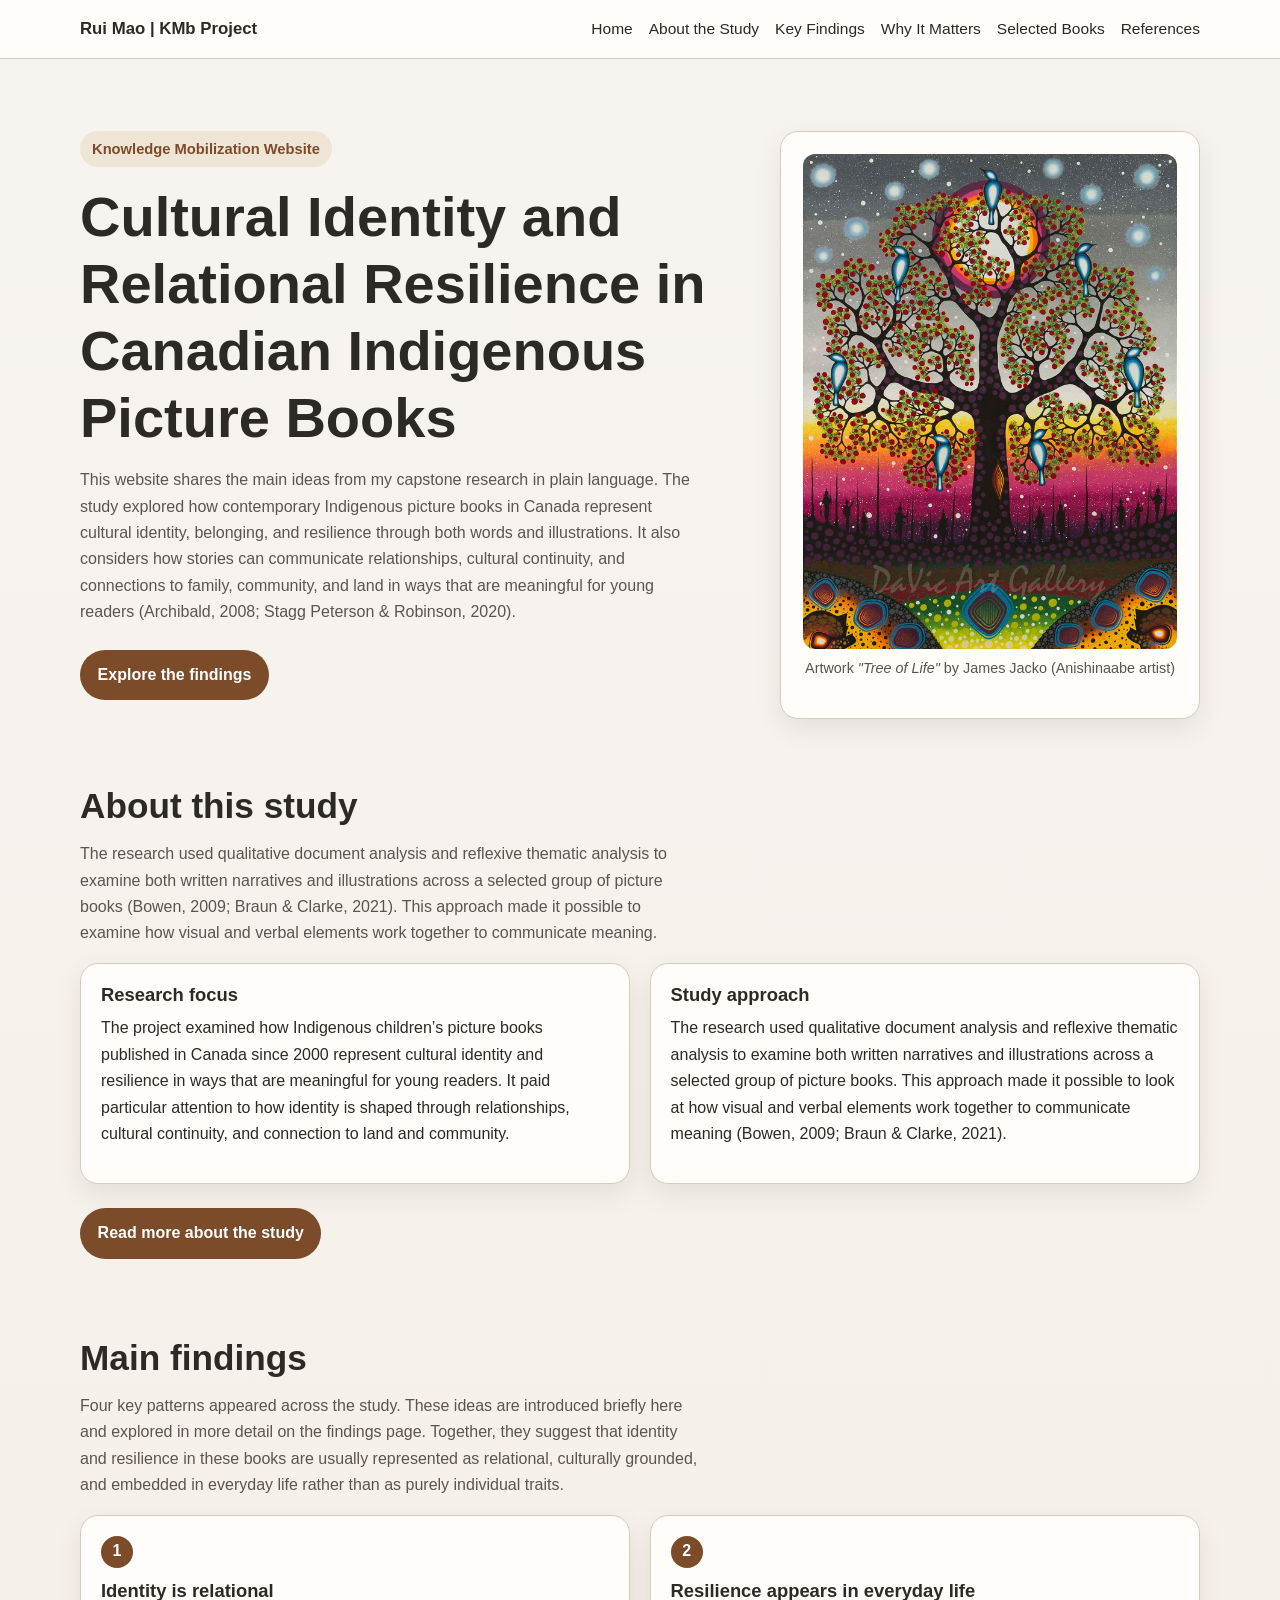
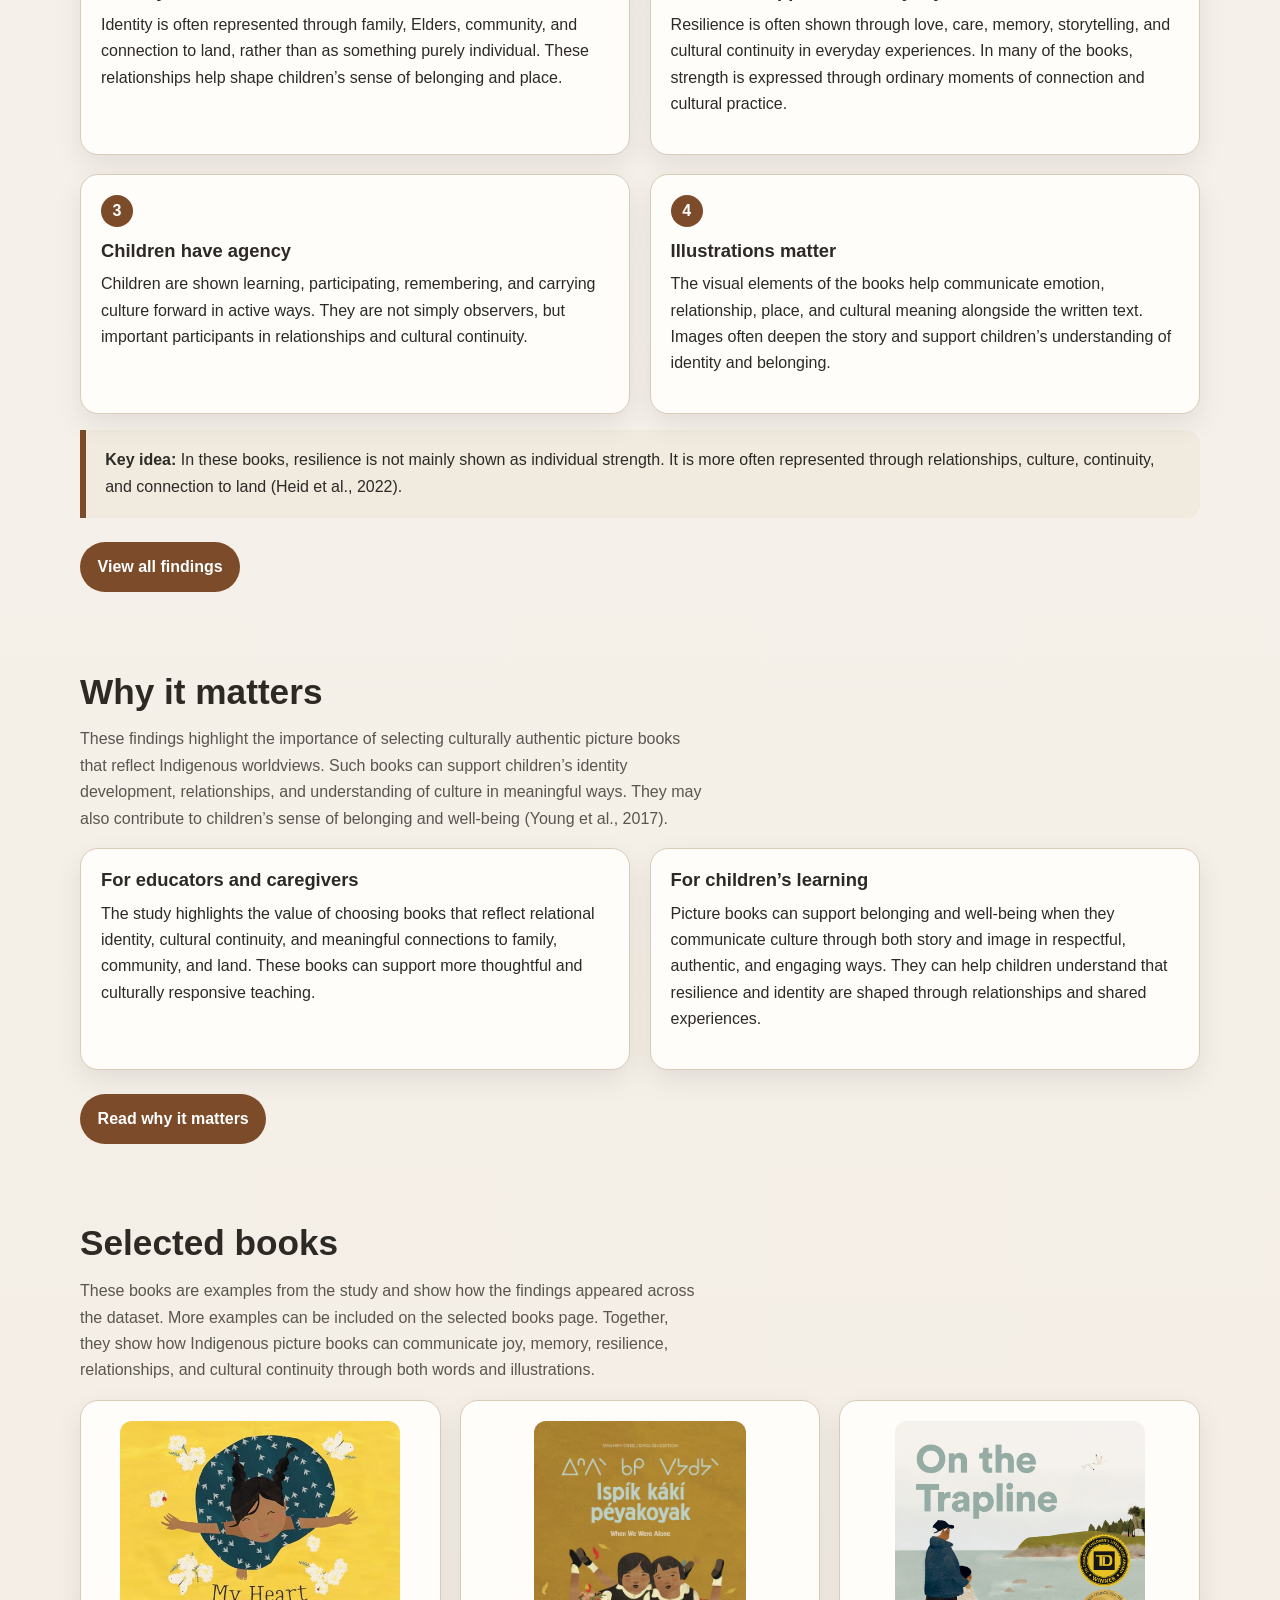
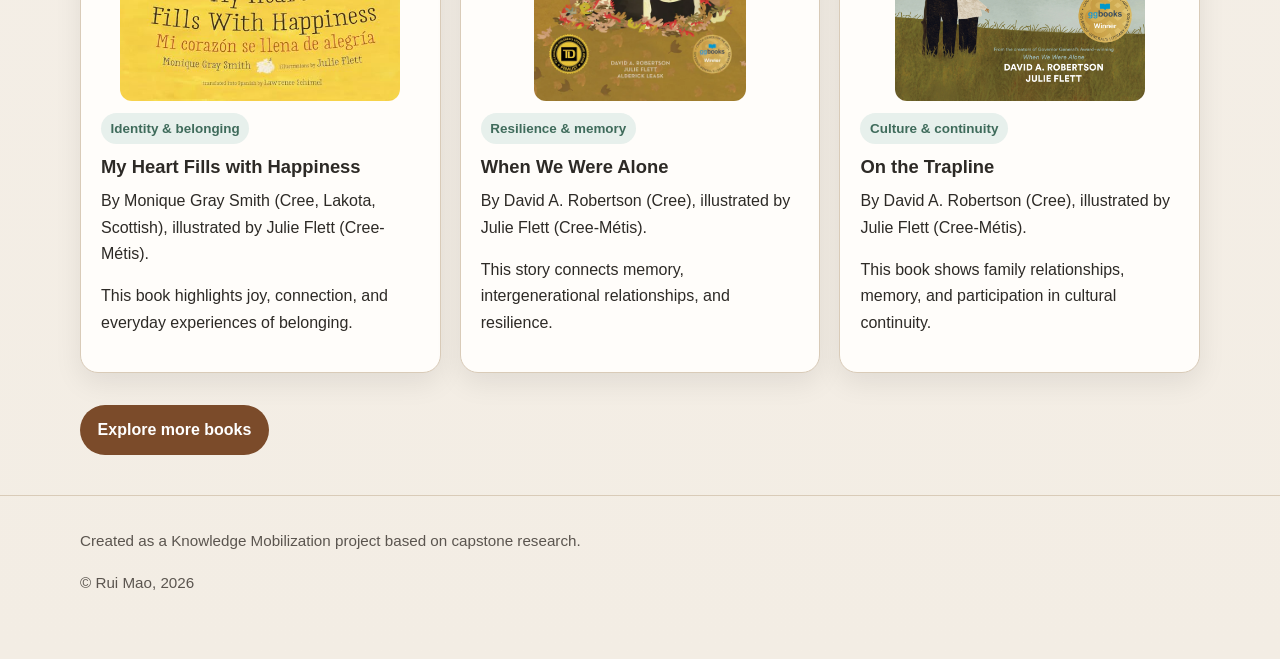
==== index.html @ 8580ea05 "Update index.html" ====
<!doctype html>
<html lang="en">
<head>
  <meta charset="utf-8">
  <meta name="viewport" content="width=device-width, initial-scale=1">
  <title>KMb Project | Rui Mao</title>
  <link rel="stylesheet" href="assets/css/styles.css">
</head>

<body>
  <a class="skip-link" href="#main">Skip to content</a>

  <header>
    <div class="container navbar">
      <a class="site-title" href="index.html">Rui Mao | KMb Project</a>

      <nav class="nav-menu" aria-label="Main navigation">
        <a href="index.html">Home</a>
        <a href="about.html">About the Study</a>
        <a href="findings.html">Key Findings</a>
        <a href="implications.html">Why It Matters</a>
        <a href="books.html">Selected Books</a>
        <a href="references.html">References</a>
      </nav>
    </div>
  </header>

  <main id="main">
    <section class="hero">
      <div class="container hero-grid">
        <div>
          <span class="eyebrow">Knowledge Mobilization Website</span>
          <h1>Cultural Identity and Relational Resilience in Canadian Indigenous Picture Books</h1>
          <p class="lead">
            This website shares the main ideas from my capstone research in plain language.
            The study explored how contemporary Indigenous picture books in Canada represent
            cultural identity, belonging, and resilience through both words and illustrations.
            It also considers how stories can communicate relationships, cultural continuity,
            and connections to family, community, and land in ways that are meaningful for
            young readers (Archibald, 2008; Stagg Peterson &amp; Robinson, 2020).
          </p>
          <a class="button-link" href="findings.html">Explore the findings</a>
        </div>

        <aside class="hero-card">
          <img src="assets/images/tree_of_life.jpg" alt="Tree of Life artwork by James Jacko">
          <p class="image-caption">
            Artwork <em>"Tree of Life"</em> by James Jacko (Anishinaabe artist)
          </p>
        </aside>
      </div>
    </section>

    <section>
      <div class="container">
        <h2>About this study</h2>
        <p class="section-intro">
          The research used qualitative document analysis and reflexive thematic analysis to examine
          both written narratives and illustrations across a selected group of picture books (Bowen, 2009; Braun & Clarke, 2021). 
          This approach made it possible to examine how visual and verbal elements work together to communicate meaning.
         </p>
        <div class="grid-2">
          <article class="card">
            <h3>Research focus</h3>
            <p>
              The project examined how Indigenous children’s picture books published in Canada since 2000
              represent cultural identity and resilience in ways that are meaningful for young readers.
              It paid particular attention to how identity is shaped through relationships, cultural
              continuity, and connection to land and community.
            </p>
          </article>

          <article class="card">
            <h3>Study approach</h3>
            <p>
              The research used qualitative document analysis and reflexive thematic analysis to examine
              both written narratives and illustrations across a selected group of picture books. This
              approach made it possible to look at how visual and verbal elements work together to
              communicate meaning (Bowen, 2009; Braun &amp; Clarke, 2021).
            </p>
          </article>
        </div>

        <p style="margin-top: 1rem;">
          <a class="button-link" href="about.html">Read more about the study</a>
        </p>
      </div>
    </section>

    <section>
      <div class="container">
        <h2>Main findings</h2>
        <p class="section-intro">
          Four key patterns appeared across the study. These ideas are introduced briefly here and
          explored in more detail on the findings page. Together, they suggest that identity and
          resilience in these books are usually represented as relational, culturally grounded, and
          embedded in everyday life rather than as purely individual traits.
        </p>

        <div class="grid-2">
          <article class="card">
            <div class="finding-number">1</div>
            <h3>Identity is relational</h3>
            <p>
              Identity is often represented through family, Elders, community, and connection to land,
              rather than as something purely individual. These relationships help shape children’s
              sense of belonging and place.
            </p>
          </article>

          <article class="card">
            <div class="finding-number">2</div>
            <h3>Resilience appears in everyday life</h3>
            <p>
              Resilience is often shown through love, care, memory, storytelling, and cultural
              continuity in everyday experiences. In many of the books, strength is expressed through
              ordinary moments of connection and cultural practice.
            </p>
          </article>

          <article class="card">
            <div class="finding-number">3</div>
            <h3>Children have agency</h3>
            <p>
              Children are shown learning, participating, remembering, and carrying culture forward in
              active ways. They are not simply observers, but important participants in relationships
              and cultural continuity.
            </p>
          </article>

          <article class="card">
            <div class="finding-number">4</div>
            <h3>Illustrations matter</h3>
            <p>
              The visual elements of the books help communicate emotion, relationship, place, and
              cultural meaning alongside the written text. Images often deepen the story and support
              children’s understanding of identity and belonging.
            </p>
          </article>
        </div>

        <div class="callout">
          <strong>Key idea:</strong> In these books, resilience is not mainly shown as individual strength.
          It is more often represented through relationships, culture, continuity, and connection to land
          (Heid et al., 2022).
        </div>

        <p style="margin-top: 1rem;">
          <a class="button-link" href="findings.html">View all findings</a>
        </p>
      </div>
    </section>

    <section>
      <div class="container">
        <h2>Why it matters</h2>
        <p class="section-intro">
          These findings highlight the importance of selecting culturally authentic picture books that
          reflect Indigenous worldviews. Such books can support children’s identity development, relationships, and understanding of culture in meaningful ways. 
          They may also contribute to children’s sense of belonging and well-being (Young et al., 2017).
        </p>

        <div class="grid-2">
          <article class="card">
            <h3>For educators and caregivers</h3>
            <p>
              The study highlights the value of choosing books that reflect relational identity, cultural
              continuity, and meaningful connections to family, community, and land. These books can
              support more thoughtful and culturally responsive teaching.
            </p>
          </article>

          <article class="card">
            <h3>For children’s learning</h3>
            <p>
              Picture books can support belonging and well-being when they communicate culture through
              both story and image in respectful, authentic, and engaging ways. They can help children
              understand that resilience and identity are shaped through relationships and shared
              experiences.
            </p>
          </article>
        </div>

        <p style="margin-top: 1rem;">
          <a class="button-link" href="implications.html">Read why it matters</a>
        </p>
      </div>
    </section>

    <section>
      <div class="container">
        <h2>Selected books</h2>
        <p class="section-intro">
          These books are examples from the study and show how the findings appeared across the dataset.
          More examples can be included on the selected books page. Together, they show how Indigenous
          picture books can communicate joy, memory, resilience, relationships, and cultural continuity
          through both words and illustrations.
        </p>

  <div class="grid-3">
  <article class="card">
    <img src="assets/images/happiness.jpg" alt="My Heart Fills with Happiness book cover">

    <span class="book-tag">Identity &amp; belonging</span>
    <h3>My Heart Fills with Happiness</h3>
    <p>By Monique Gray Smith (Cree, Lakota, Scottish), illustrated by Julie Flett (Cree-Métis).</p>
    <p>This book highlights joy, connection, and everyday experiences of belonging.</p>
  </article>

  <article class="card">
    <img src="assets/images/when_we_were_alone.jpg" alt="When We Were Alone book cover">

    <span class="book-tag">Resilience &amp; memory</span>
    <h3>When We Were Alone</h3>
    <p>By David A. Robertson (Cree), illustrated by Julie Flett (Cree-Métis).</p>
    <p>This story connects memory, intergenerational relationships, and resilience.</p>
  </article>

  <article class="card">
    <img src="assets/images/on_the_trapline.jpg" alt="On the Trapline book cover">

    <span class="book-tag">Culture &amp; continuity</span>
    <h3>On the Trapline</h3>
    <p>By David A. Robertson (Cree), illustrated by Julie Flett (Cree-Métis).</p>
    <p>This book shows family relationships, memory, and participation in cultural continuity.</p>
  </article>
    
</div>
<div style="margin-top: 1.5rem;">
  <a class="button-link" href="books.html">Explore more books</a>
</div>
        
    </section>
  </main>

  <footer>
    <div class="container">
      <p>Created as a Knowledge Mobilization project based on capstone research.</p>
      <p>© Rui Mao, 2026</p>
    </div>
  </footer>
</body>
</html>
---- assets/css/styles.css ----
:root {
  --bg: #f7f3ee;
  --bg-soft: #f3ede4;
  --surface: #fffdfa;
  --surface-soft: #efe5d7;
  --text: #2d2a26;
  --text-muted: #5b554f;
  --accent: #7b4b2a;
  --accent-soft: #a66a3f;
  --accent-green: #3f6b5b;
  --border: #d9cbb8;
  --shadow: 0 10px 28px rgba(0, 0, 0, 0.08);
  --radius: 18px;
  --max-width: 1120px;
  --transition: 0.25s ease;
}

* {
  box-sizing: border-box;
}

html {
  scroll-behavior: smooth;
}

body {
  margin: 0;
  font-family: Arial, Helvetica, sans-serif;
  line-height: 1.65;
  color: var(--text);
  background: linear-gradient(180deg, var(--bg) 0%, var(--bg-soft) 100%);
}

img {
  max-width: 100%;
  display: block;
  height: auto;
}

a {
  color: var(--accent);
  text-decoration: none;
  transition: color var(--transition);
}

a:hover,
a:focus {
  color: var(--accent-green);
}

.container {
  width: min(92%, var(--max-width));
  margin: 0 auto;
}

.skip-link {
  position: absolute;
  left: -9999px;
  top: auto;
}

.skip-link:focus {
  left: 1rem;
  top: 1rem;
  background: #ffffff;
  color: var(--text);
  padding: 0.75rem 1rem;
  border-radius: 8px;
  z-index: 999;
}

header {
  position: sticky;
  top: 0;
  z-index: 100;
  background: rgba(255, 253, 250, 0.95);
  backdrop-filter: blur(10px);
  border-bottom: 1px solid var(--border);
}

.navbar {
  display: flex;
  justify-content: space-between;
  align-items: center;
  gap: 1rem;
  padding: 0.95rem 0;
}

.site-title {
  font-size: 1.05rem;
  font-weight: 700;
  color: var(--text);
}

.nav-menu {
  display: flex;
  flex-wrap: wrap;
  gap: 1rem;
}

.nav-menu a {
  color: var(--text);
  font-size: 0.97rem;
}

.hero {
  padding: 4.5rem 0 2.75rem;
}

.hero-grid {
  display: grid;
  grid-template-columns: 1fr 420px;
  gap: 2rem;
  align-items: start;
}

.eyebrow {
  display: inline-block;
  margin-bottom: 1rem;
  padding: 0.35rem 0.75rem;
  border-radius: 999px;
  background: var(--surface-soft);
  color: var(--accent);
  font-size: 0.92rem;
  font-weight: 700;
}

h1,
h2,
h3 {
  margin-top: 0;
  line-height: 1.2;
}

h1 {
  font-size: clamp(2rem, 5vw, 3.5rem);
  margin-bottom: 1rem;
}

h2 {
  font-size: clamp(1.6rem, 3vw, 2.2rem);
  margin-bottom: 0.85rem;
}

h3 {
  font-size: 1.15rem;
  margin-bottom: 0.6rem;
}

p {
  margin-top: 0;
  margin-bottom: 1rem;
}

.lead,
.section-intro {
  color: var(--text-muted);
  max-width: 70ch;
}

.hero-card,
.card {
  background: var(--surface);
  border: 1px solid var(--border);
  border-radius: var(--radius);
  box-shadow: var(--shadow);
}

.hero-card {
  padding: 1.35rem;
}

.hero-card ul,
.card ul {
  margin: 0;
  padding-left: 1.2rem;
}

section {
  padding: 1.4rem 0 2.5rem;
}

.grid-2,
.grid-3 {
  display: grid;
  gap: 1.2rem;
}

.grid-2 {
  grid-template-columns: repeat(2, minmax(0, 1fr));
}

.grid-3 {
  grid-template-columns: repeat(3, minmax(0, 1fr));
}

.card {
  padding: 1.25rem;
}

.finding-number {
  display: inline-flex;
  align-items: center;
  justify-content: center;
  width: 2rem;
  height: 2rem;
  margin-bottom: 0.8rem;
  border-radius: 50%;
  background: var(--accent);
  color: #ffffff;
  font-weight: 700;
}

.book-tag {
  display: inline-block;
  margin-bottom: 0.75rem;
  font-size: 0.84rem;
  font-weight: 700;
  color: var(--accent-green);
  background: #e7f0ec;
  padding: 0.3rem 0.6rem;
  border-radius: 999px;
}

.callout {
  margin-top: 1rem;
  padding: 1.1rem 1.2rem;
  background: #f0eadf;
  border-left: 6px solid var(--accent);
  border-radius: 0 14px 14px 0;
}

.references-list {
  padding-left: 1.25rem;
  margin: 0;
}

footer {
  border-top: 1px solid var(--border);
  padding: 2rem 0 3rem;
  color: var(--text-muted);
  font-size: 0.95rem;
}

.button-link {
  display: inline-block;
  margin-top: 0.5rem;
  padding: 0.75rem 1.1rem;
  background: var(--accent);
  color: #ffffff;
  border-radius: 999px;
  font-weight: 700;
  transition: background var(--transition), transform var(--transition);
}

.button-link:hover,
.button-link:focus {
  background: var(--accent-green);
  color: #ffffff;
  transform: translateY(-1px);
}

@media (max-width: 900px) {
  .hero-grid,
  .grid-2,
  .grid-3 {
    grid-template-columns: 1fr;
  }

  .navbar {
    flex-direction: column;
    align-items: flex-start;
  }
}
.hero-card img {
  width: 100%;
  border-radius: 12px;
  margin-bottom: 0.5rem;
}

.image-caption {
  font-size: 0.9rem;
  color: var(--text-muted);
  text-align: center;
}
.grid-3 .card img {
  height: 280px;
  width: auto;
  display: block;
  margin: 0 auto 0.75rem;
  border-radius: 12px;
}
.references-list p {
  margin-bottom: 1rem;
  padding-left: 1.5rem;
  text-indent: -1.5rem;
}
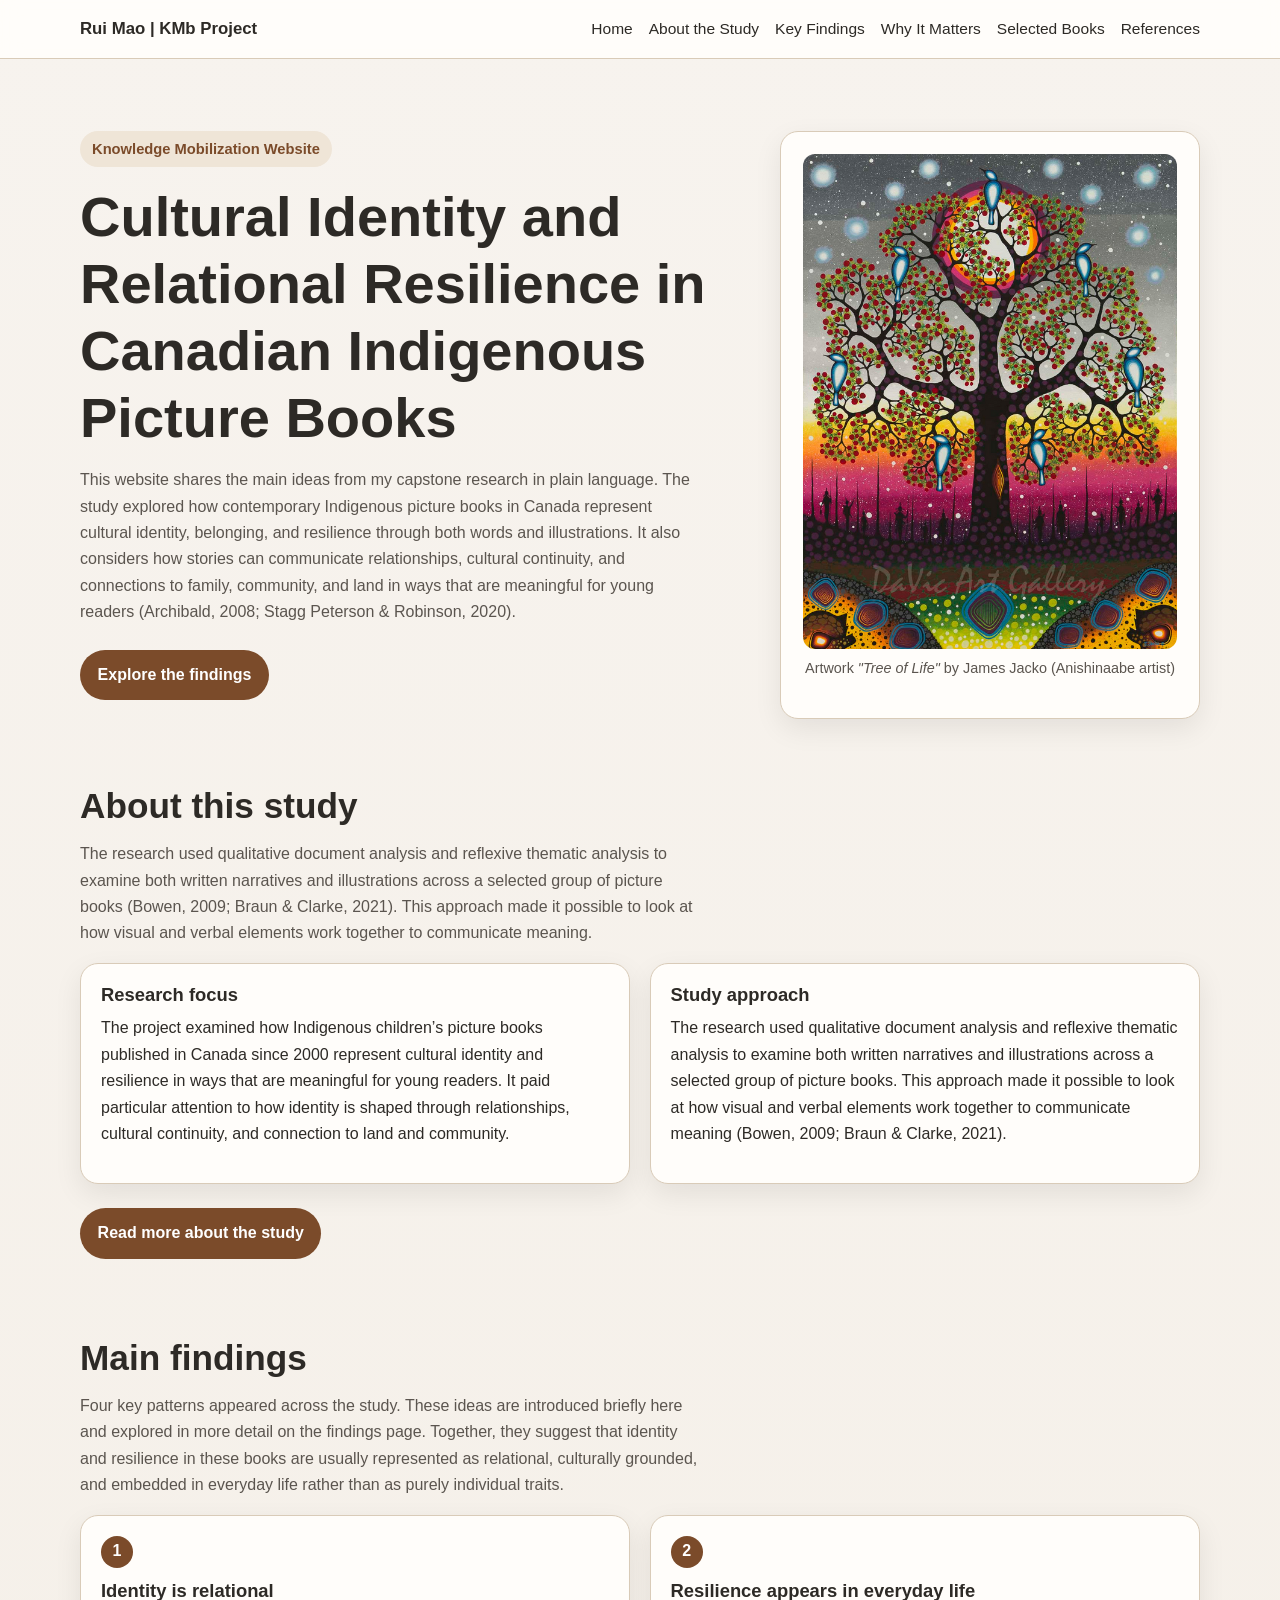
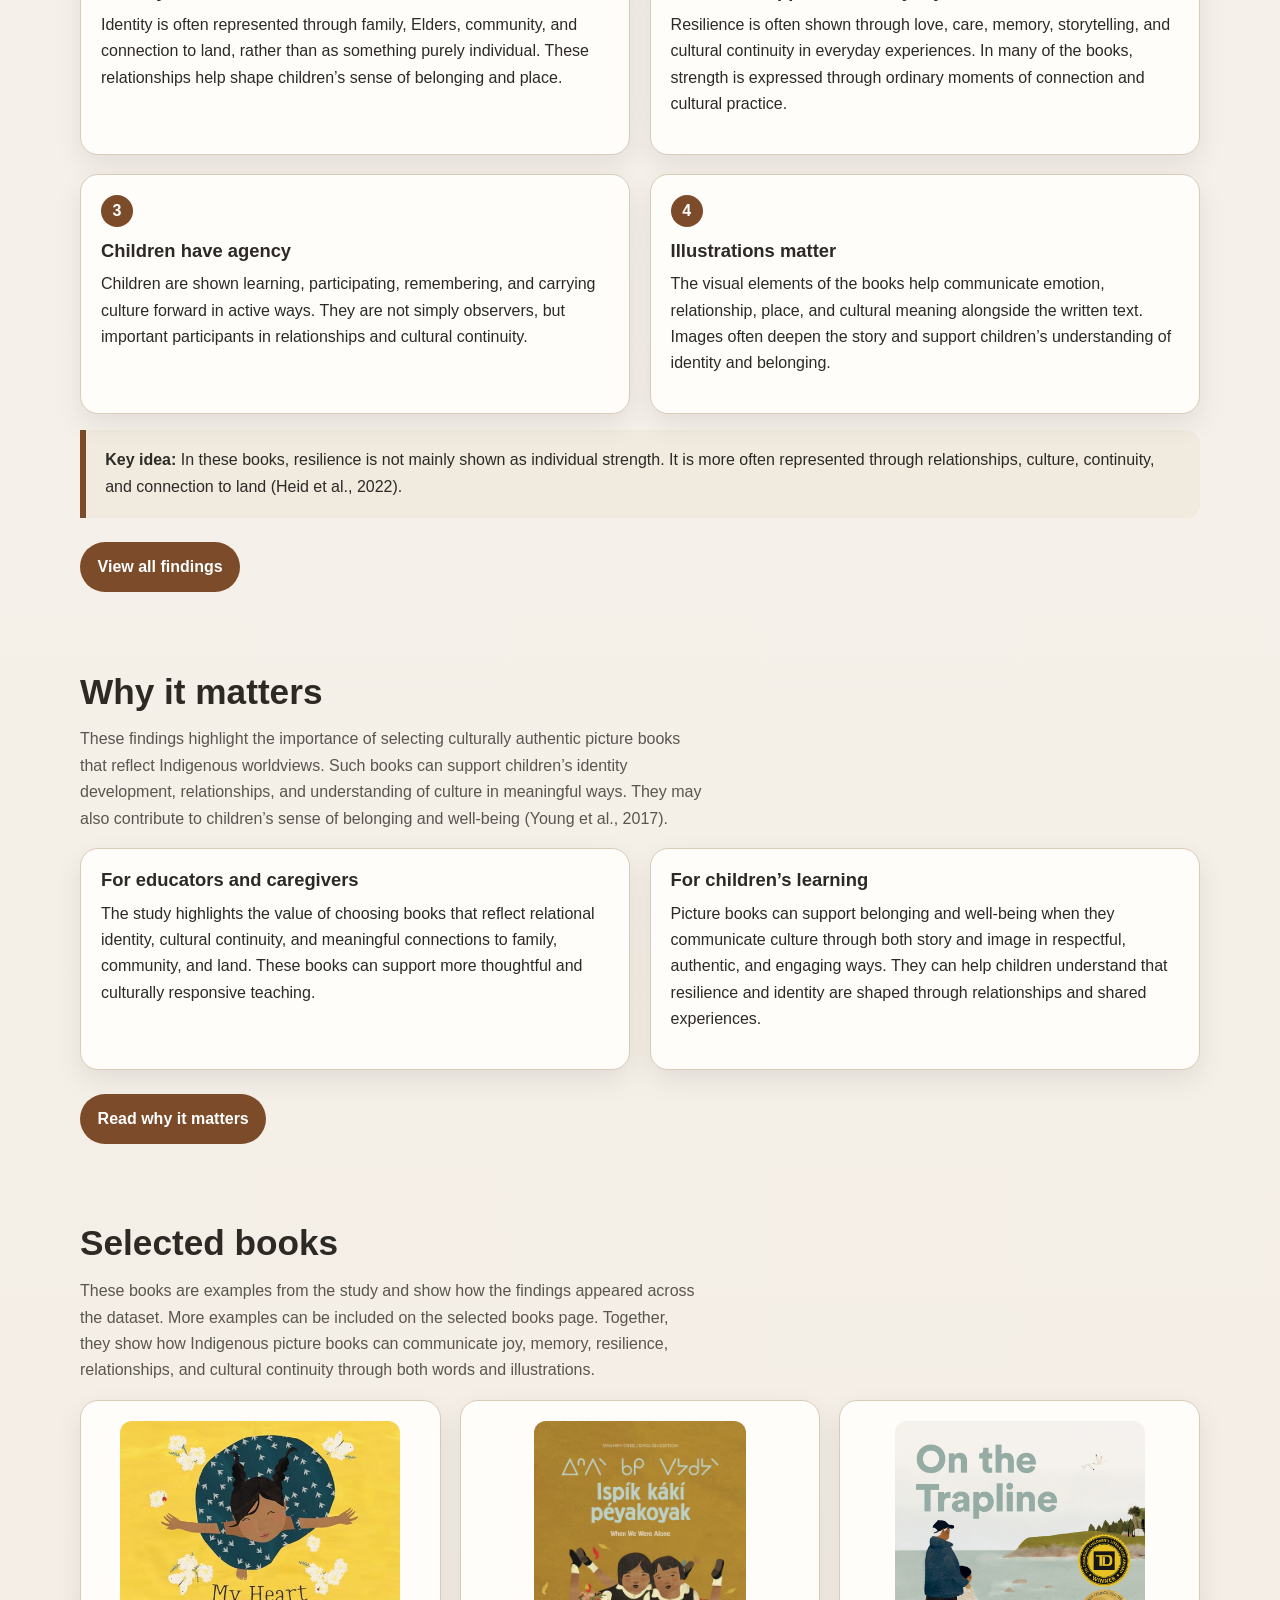
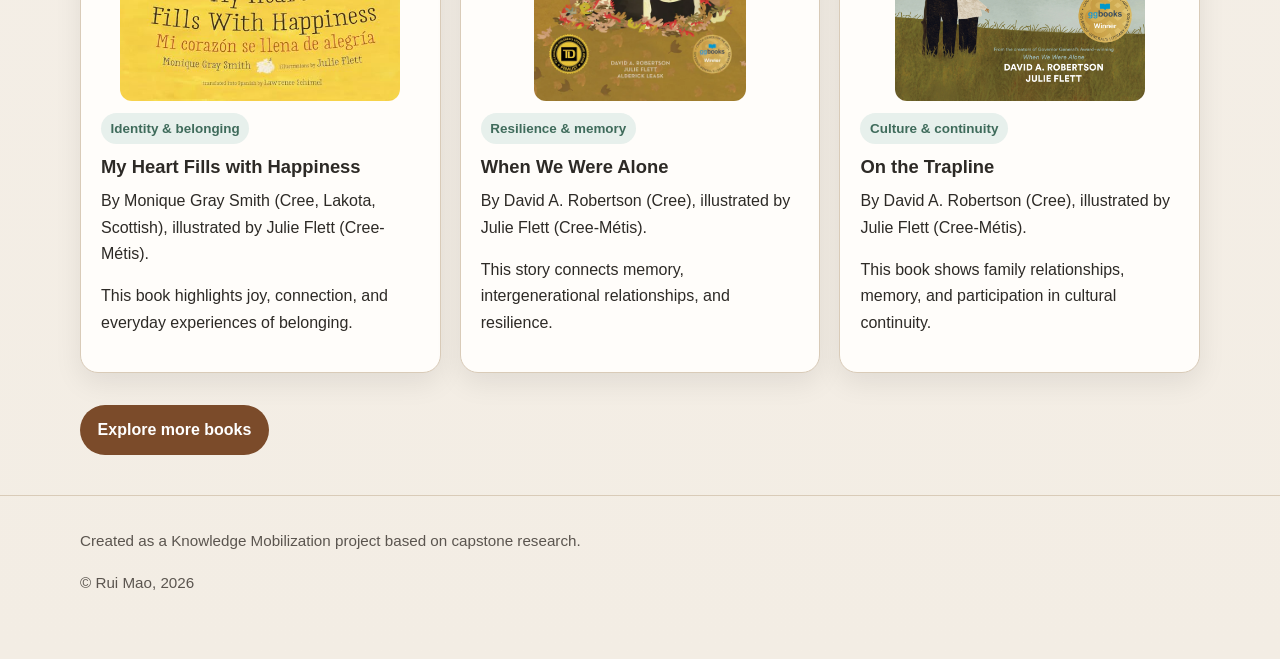
==== commit 45ac7697: "Update index.html" ====
--- a/index.html
+++ b/index.html
@@ -57,7 +57,7 @@
         <p class="section-intro">
           The research used qualitative document analysis and reflexive thematic analysis to examine
           both written narratives and illustrations across a selected group of picture books (Bowen, 2009; Braun & Clarke, 2021). 
-          This approach made it possible to examine how visual and verbal elements work together to communicate meaning.
+          This approach made it possible to look at how visual and verbal elements work together to communicate meaning.
          </p>
         <div class="grid-2">
           <article class="card">
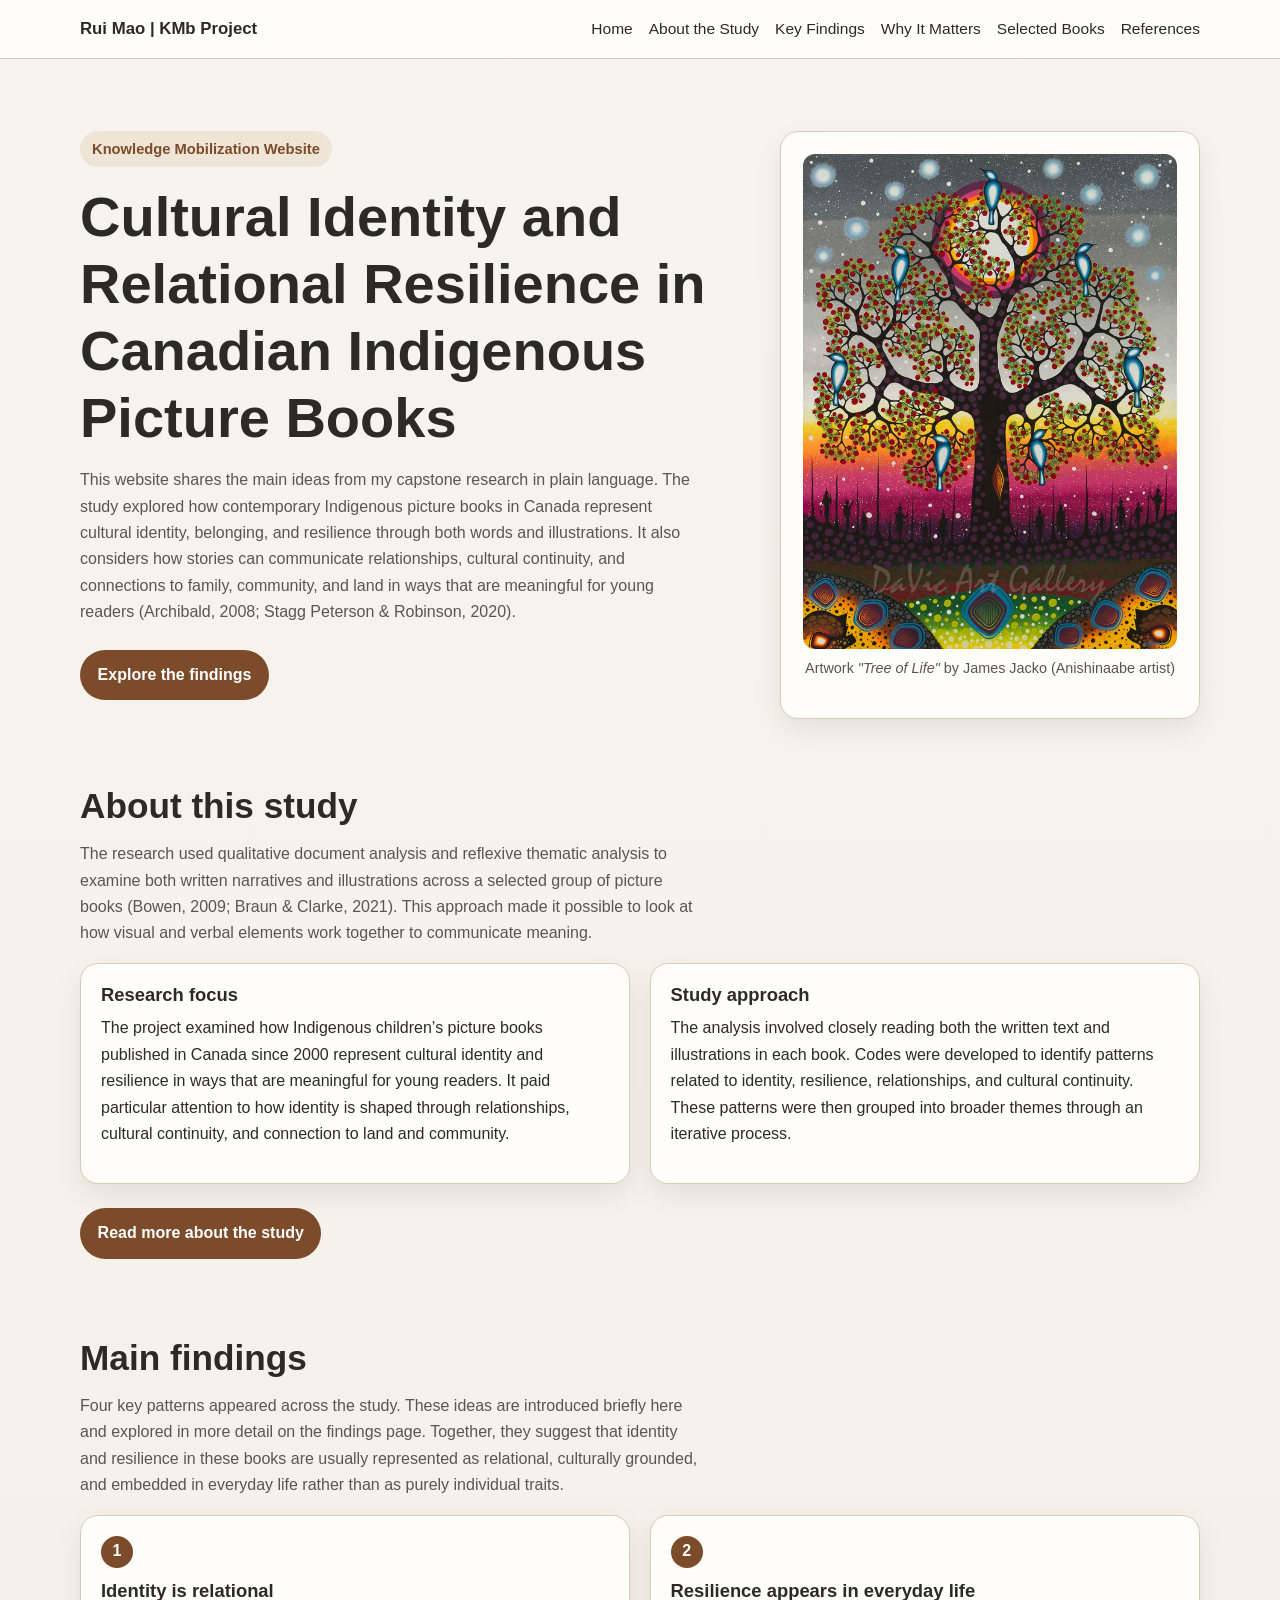
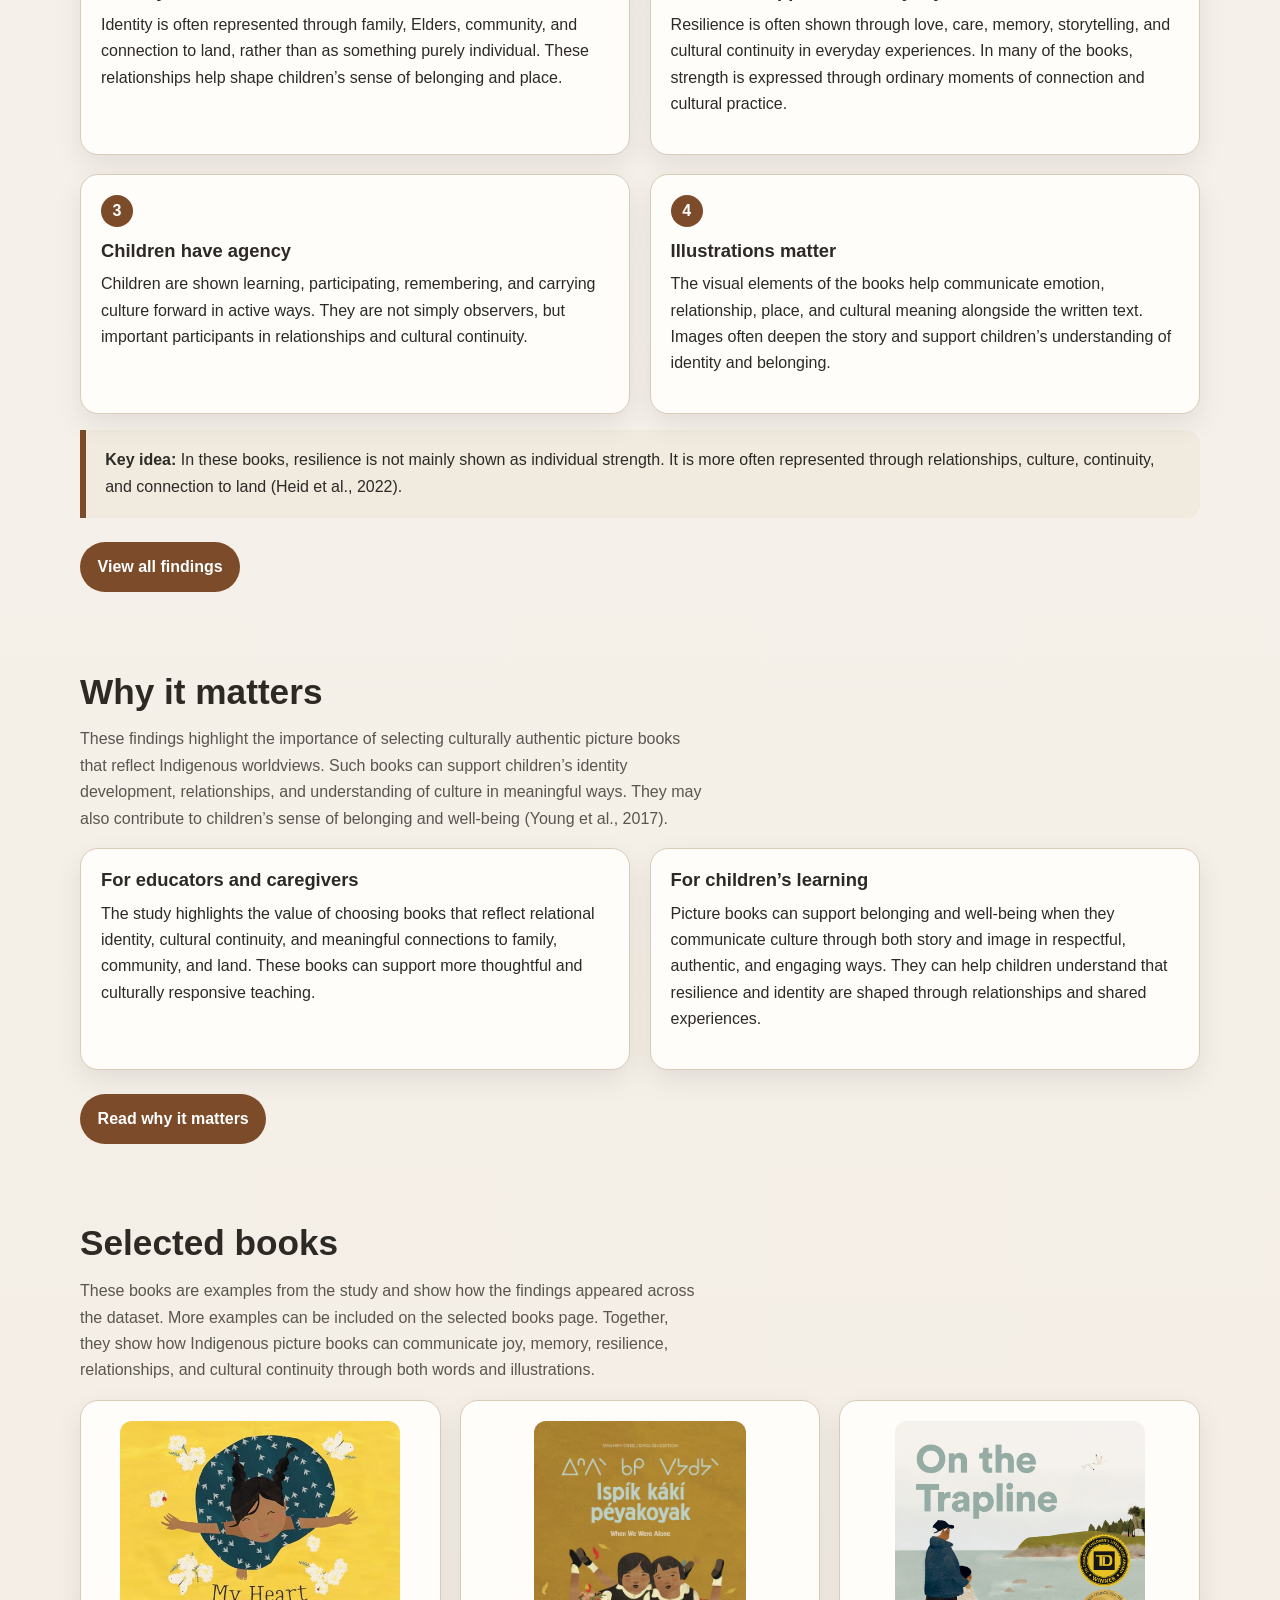
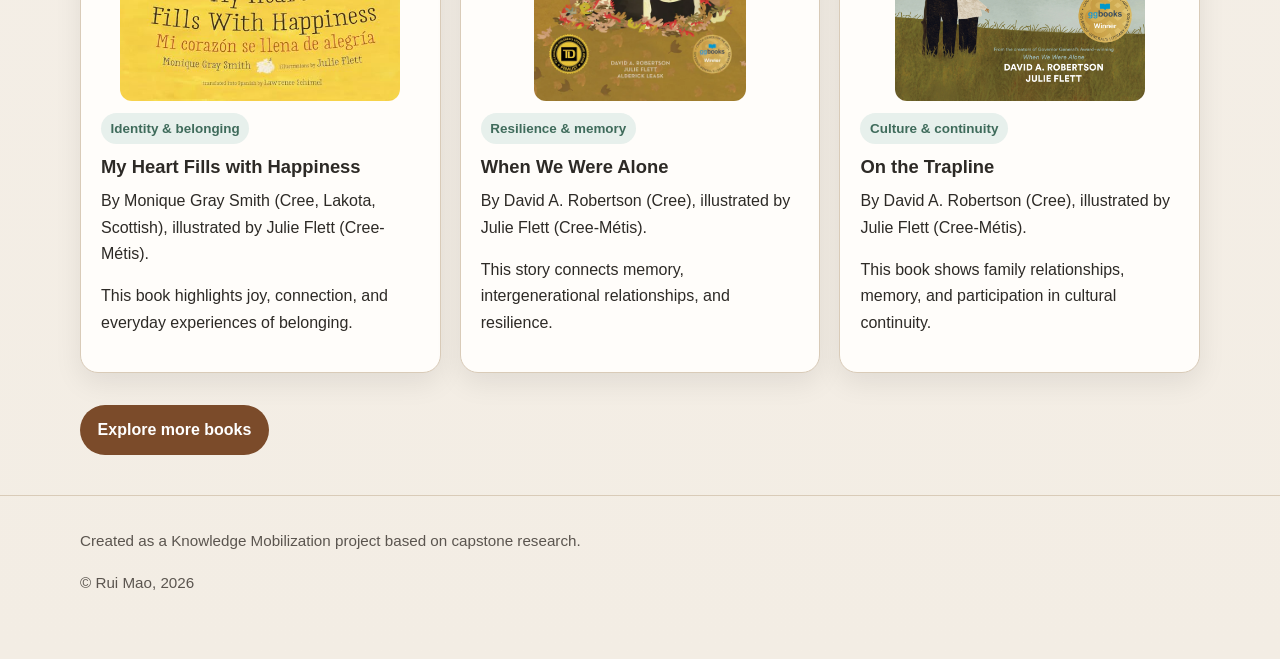
==== commit 672179f8: "Update index.html" ====
--- a/index.html
+++ b/index.html
@@ -70,15 +70,15 @@
             </p>
           </article>
 
-          <article class="card">
-            <h3>Study approach</h3>
-            <p>
-              The research used qualitative document analysis and reflexive thematic analysis to examine
-              both written narratives and illustrations across a selected group of picture books. This
-              approach made it possible to look at how visual and verbal elements work together to
-              communicate meaning (Bowen, 2009; Braun &amp; Clarke, 2021).
-            </p>
-          </article>
+<article class="card">
+  <h3>Study approach</h3>
+  <p>
+    The analysis involved closely reading both the written text and illustrations in each book.
+    Codes were developed to identify patterns related to identity, resilience, relationships, and
+    cultural continuity. These patterns were then grouped into broader themes through an iterative
+    process.
+  </p>
+</article>
         </div>
 
         <p style="margin-top: 1rem;">
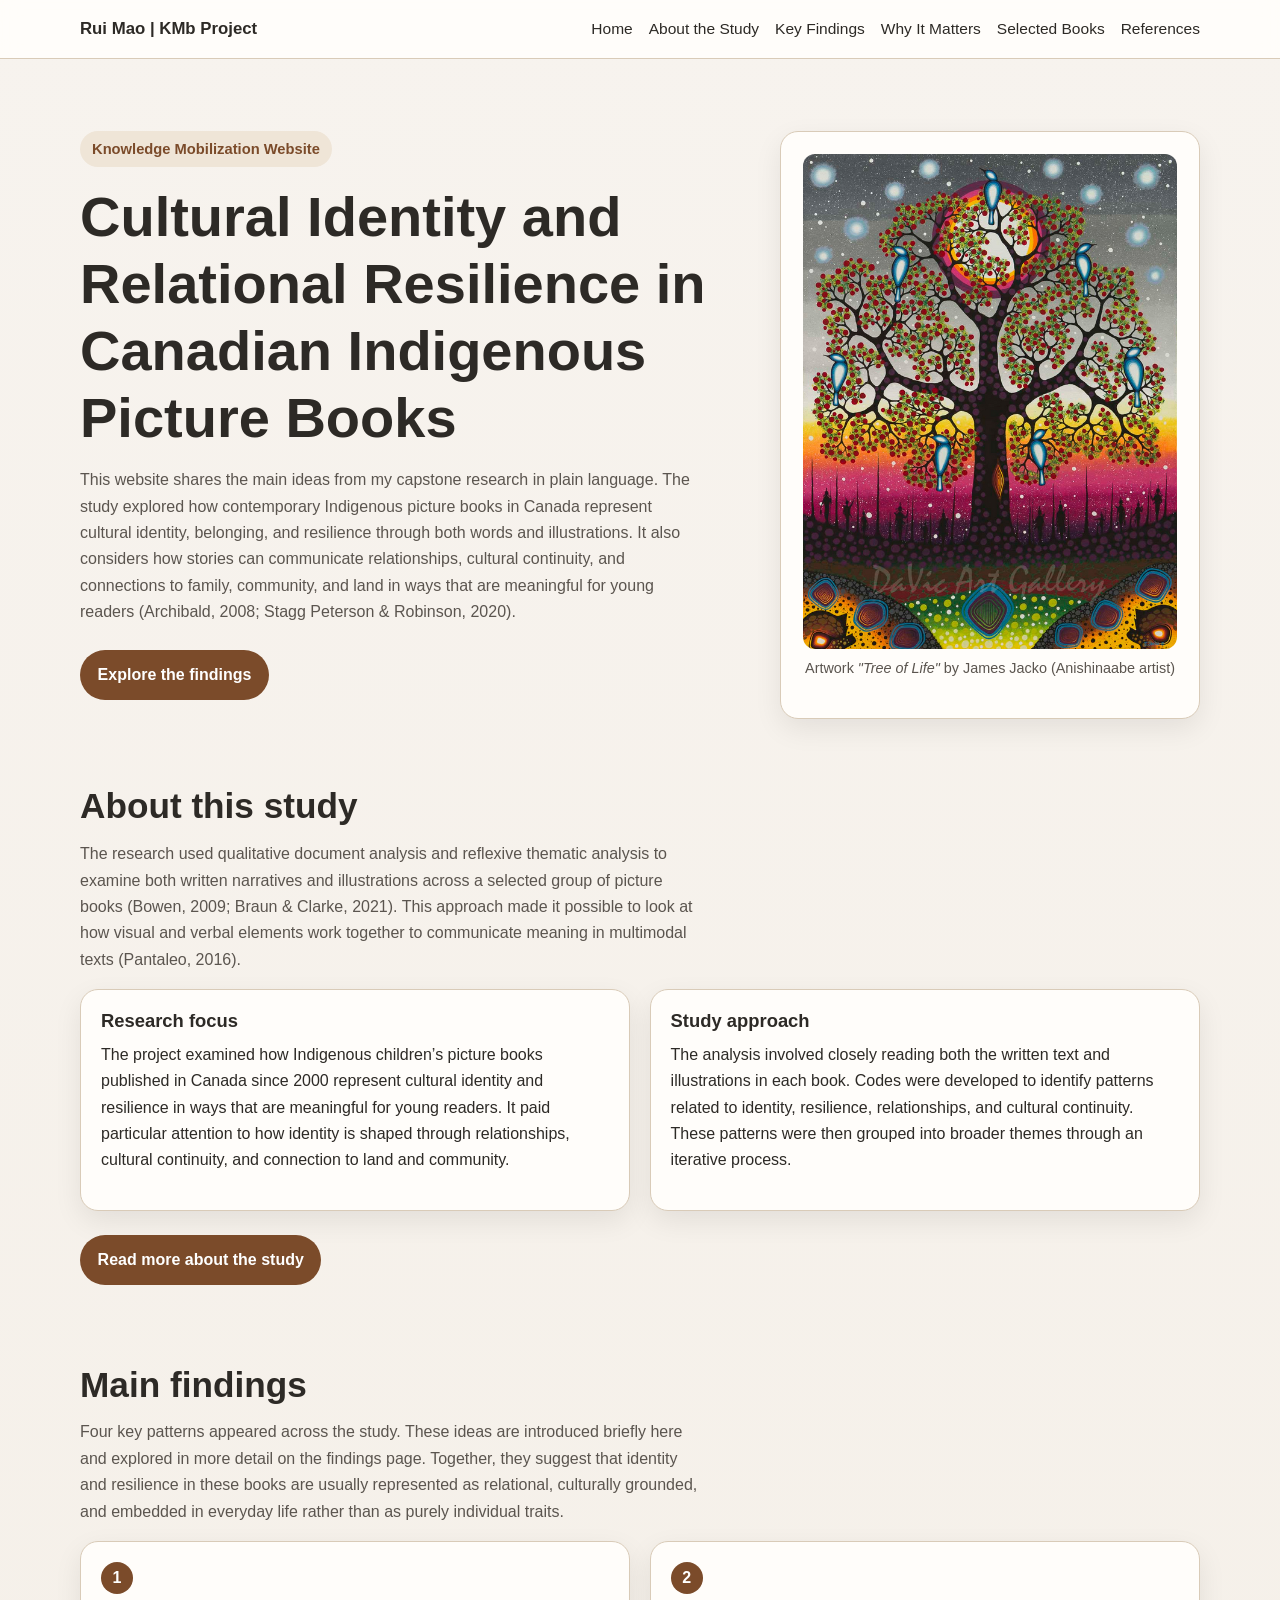
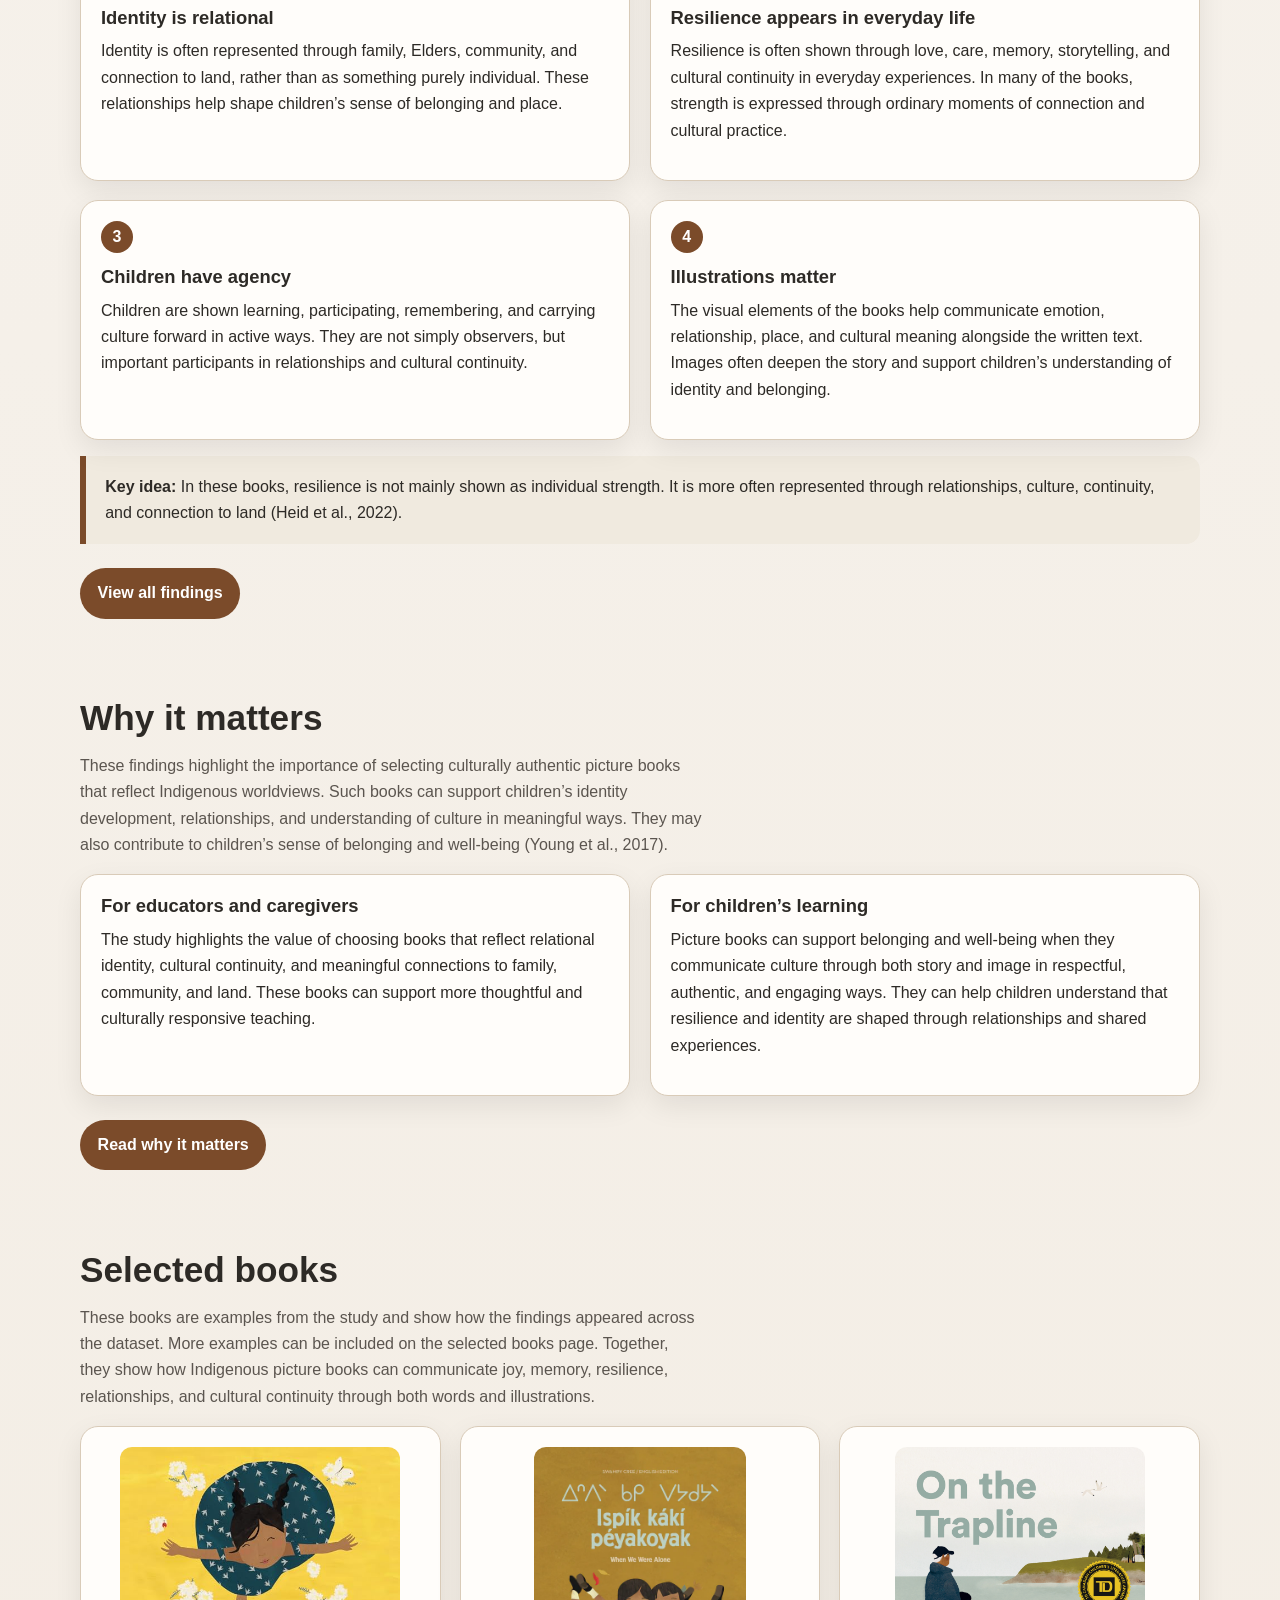
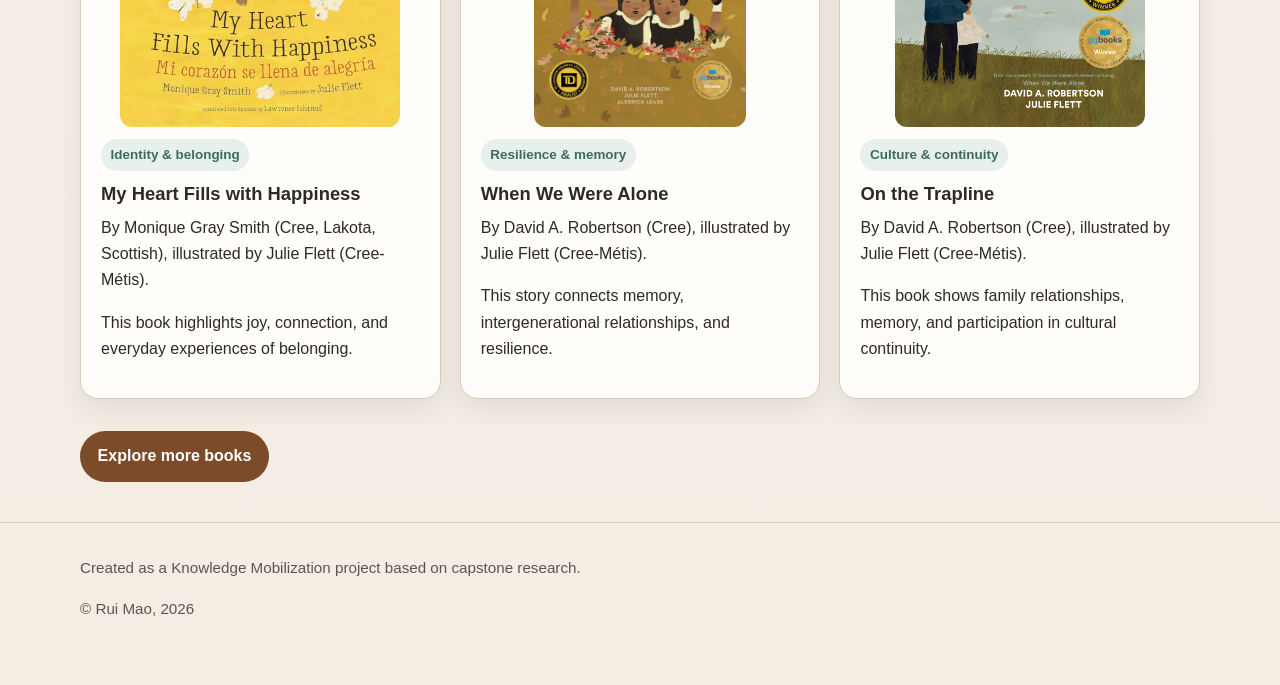
==== commit 69d66c9f: "Update index.html" ====
--- a/index.html
+++ b/index.html
@@ -57,7 +57,7 @@
         <p class="section-intro">
           The research used qualitative document analysis and reflexive thematic analysis to examine
           both written narratives and illustrations across a selected group of picture books (Bowen, 2009; Braun & Clarke, 2021). 
-          This approach made it possible to look at how visual and verbal elements work together to communicate meaning.
+          This approach made it possible to look at how visual and verbal elements work together to communicate meaning in multimodal texts (Pantaleo, 2016).
          </p>
         <div class="grid-2">
           <article class="card">
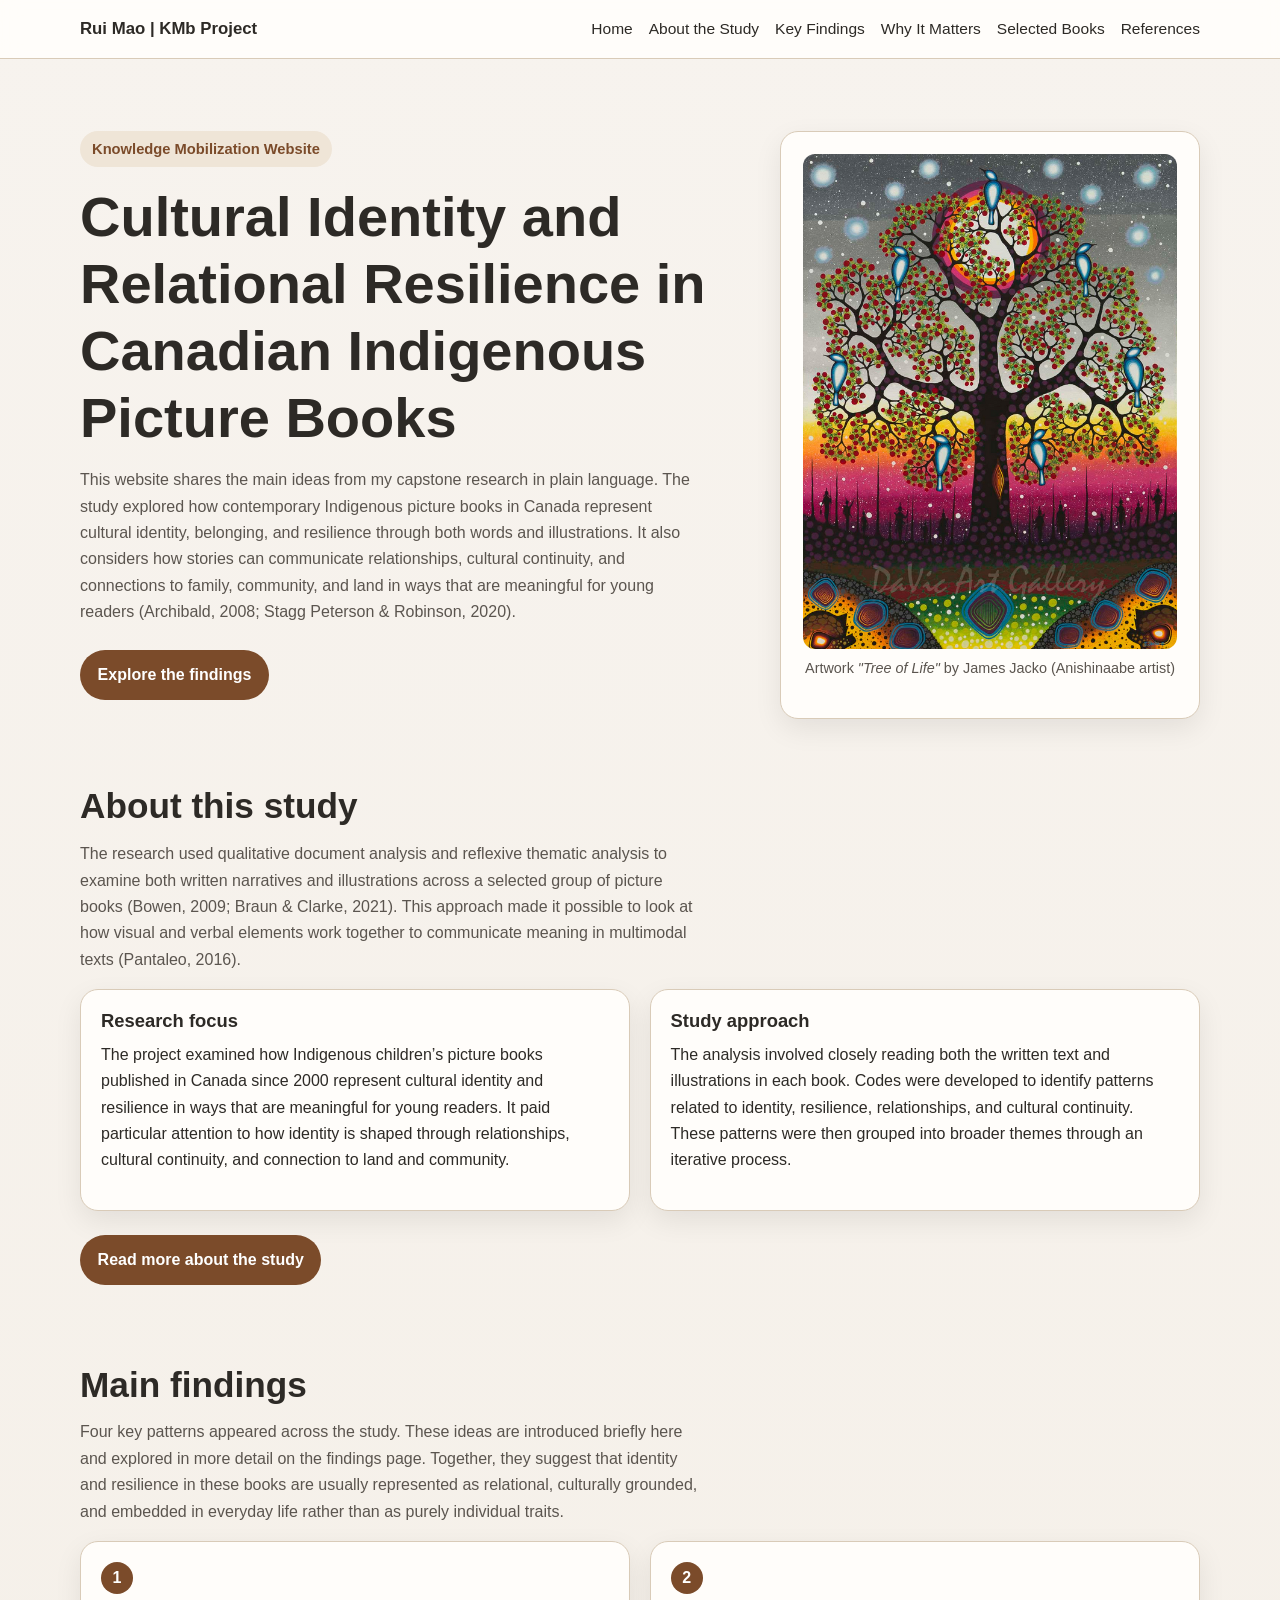
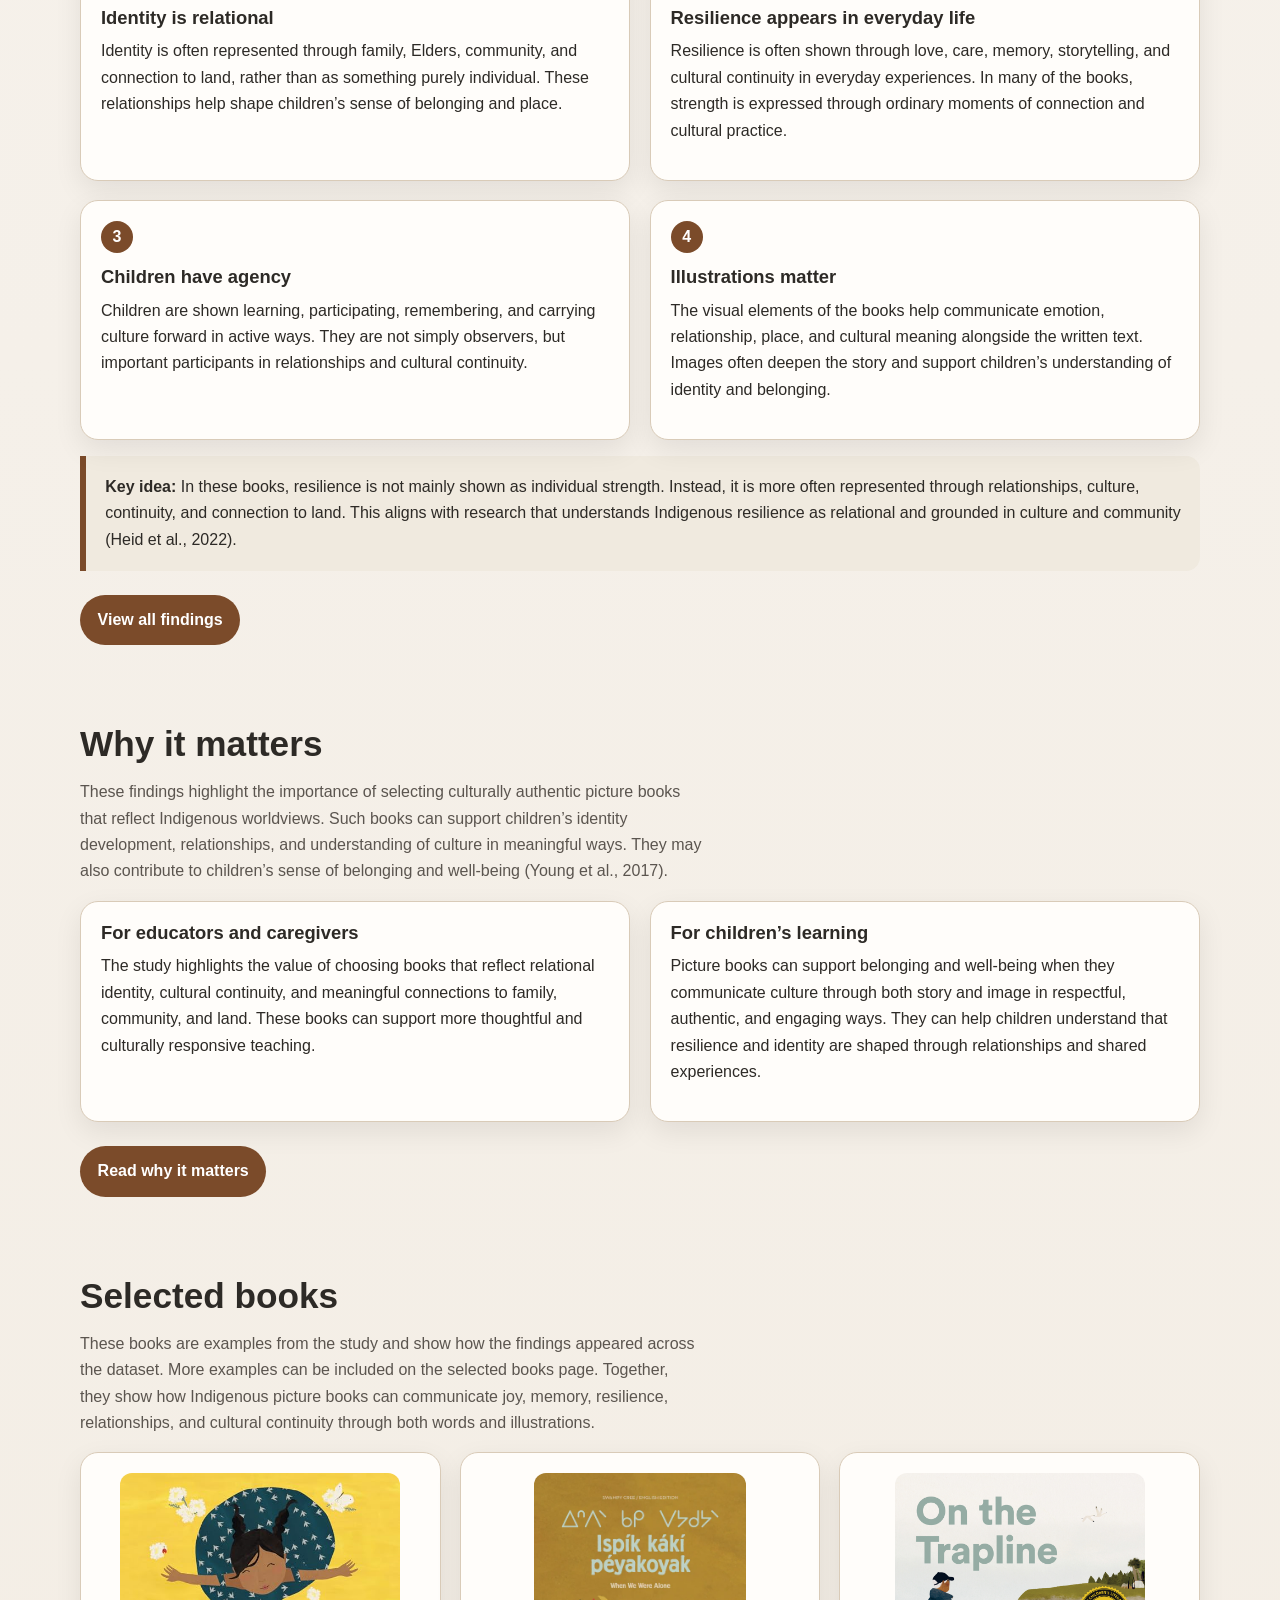
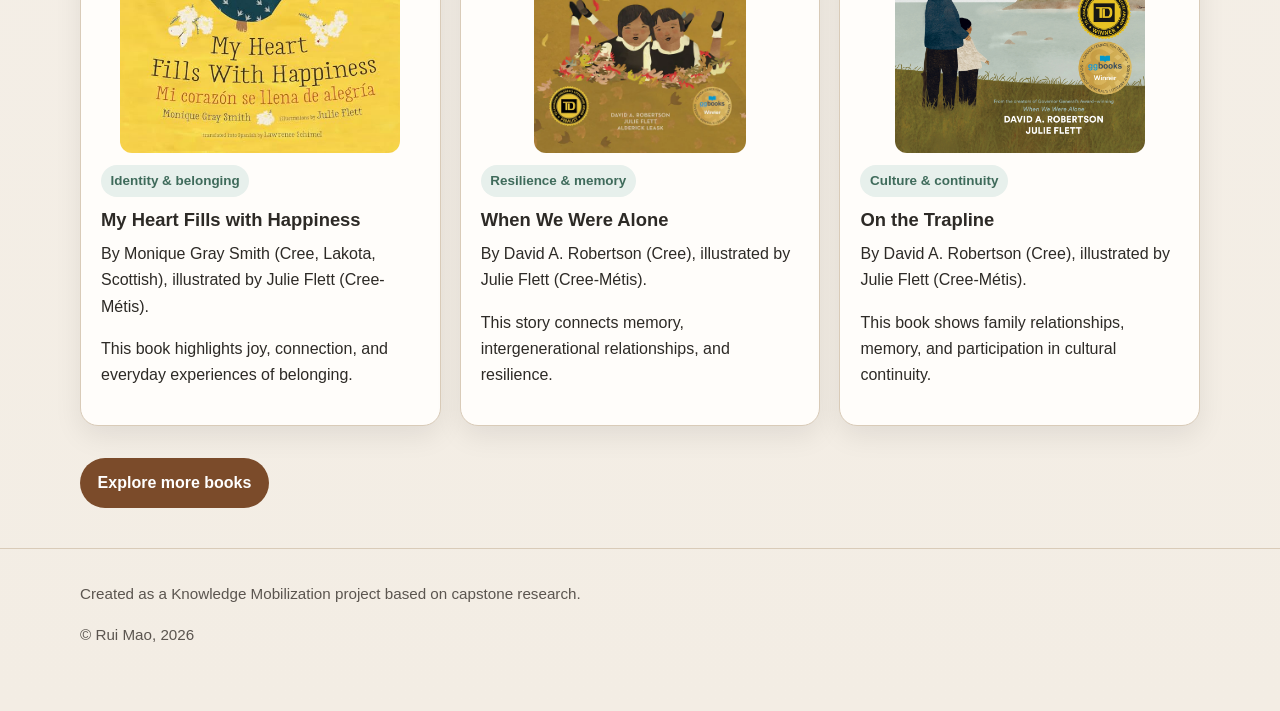
==== commit 23694659: "Update index.html" ====
--- a/index.html
+++ b/index.html
@@ -140,9 +140,9 @@
         </div>
 
         <div class="callout">
-          <strong>Key idea:</strong> In these books, resilience is not mainly shown as individual strength.
-          It is more often represented through relationships, culture, continuity, and connection to land
-          (Heid et al., 2022).
+          <strong>Key idea:</strong> In these books, resilience is not mainly shown as individual strength. 
+          Instead, it is more often represented through relationships, culture, continuity, and connection to land. 
+          This aligns with research that understands Indigenous resilience as relational and grounded in culture and community (Heid et al., 2022).
         </div>
 
         <p style="margin-top: 1rem;">
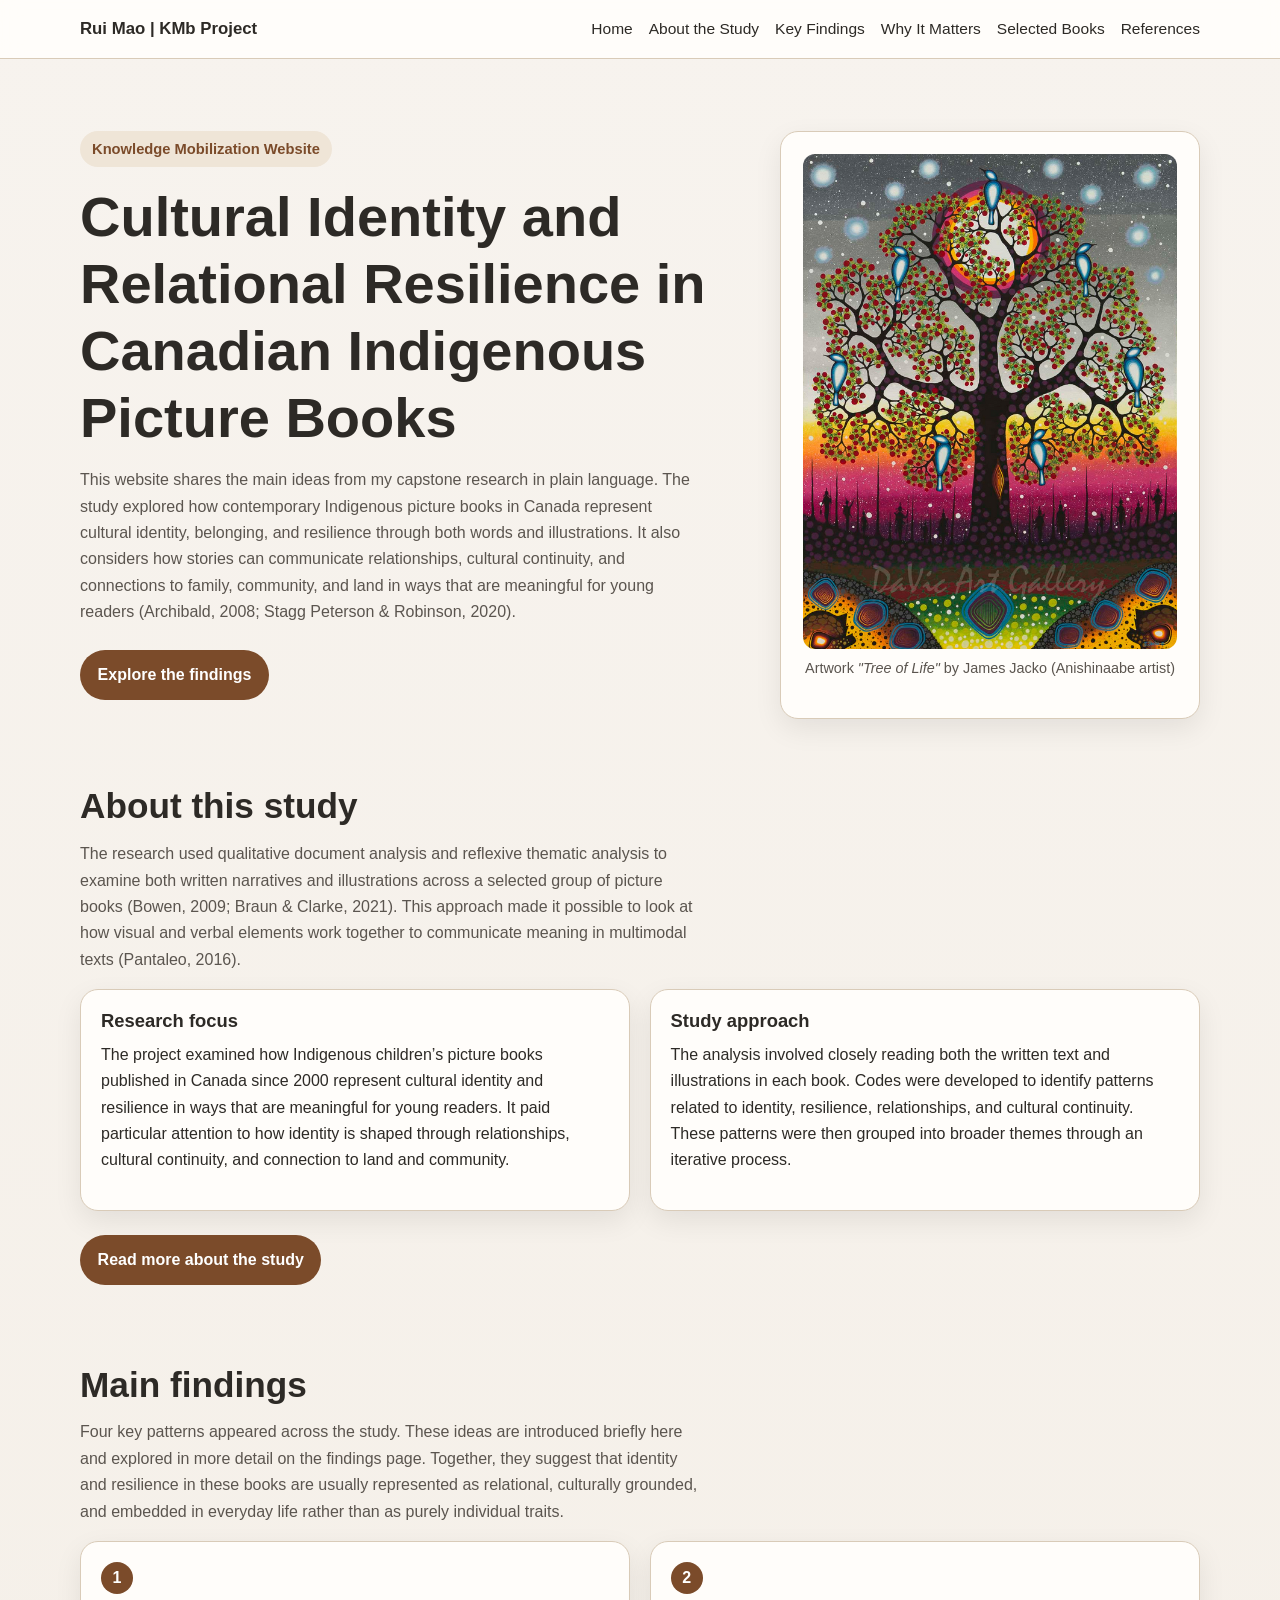
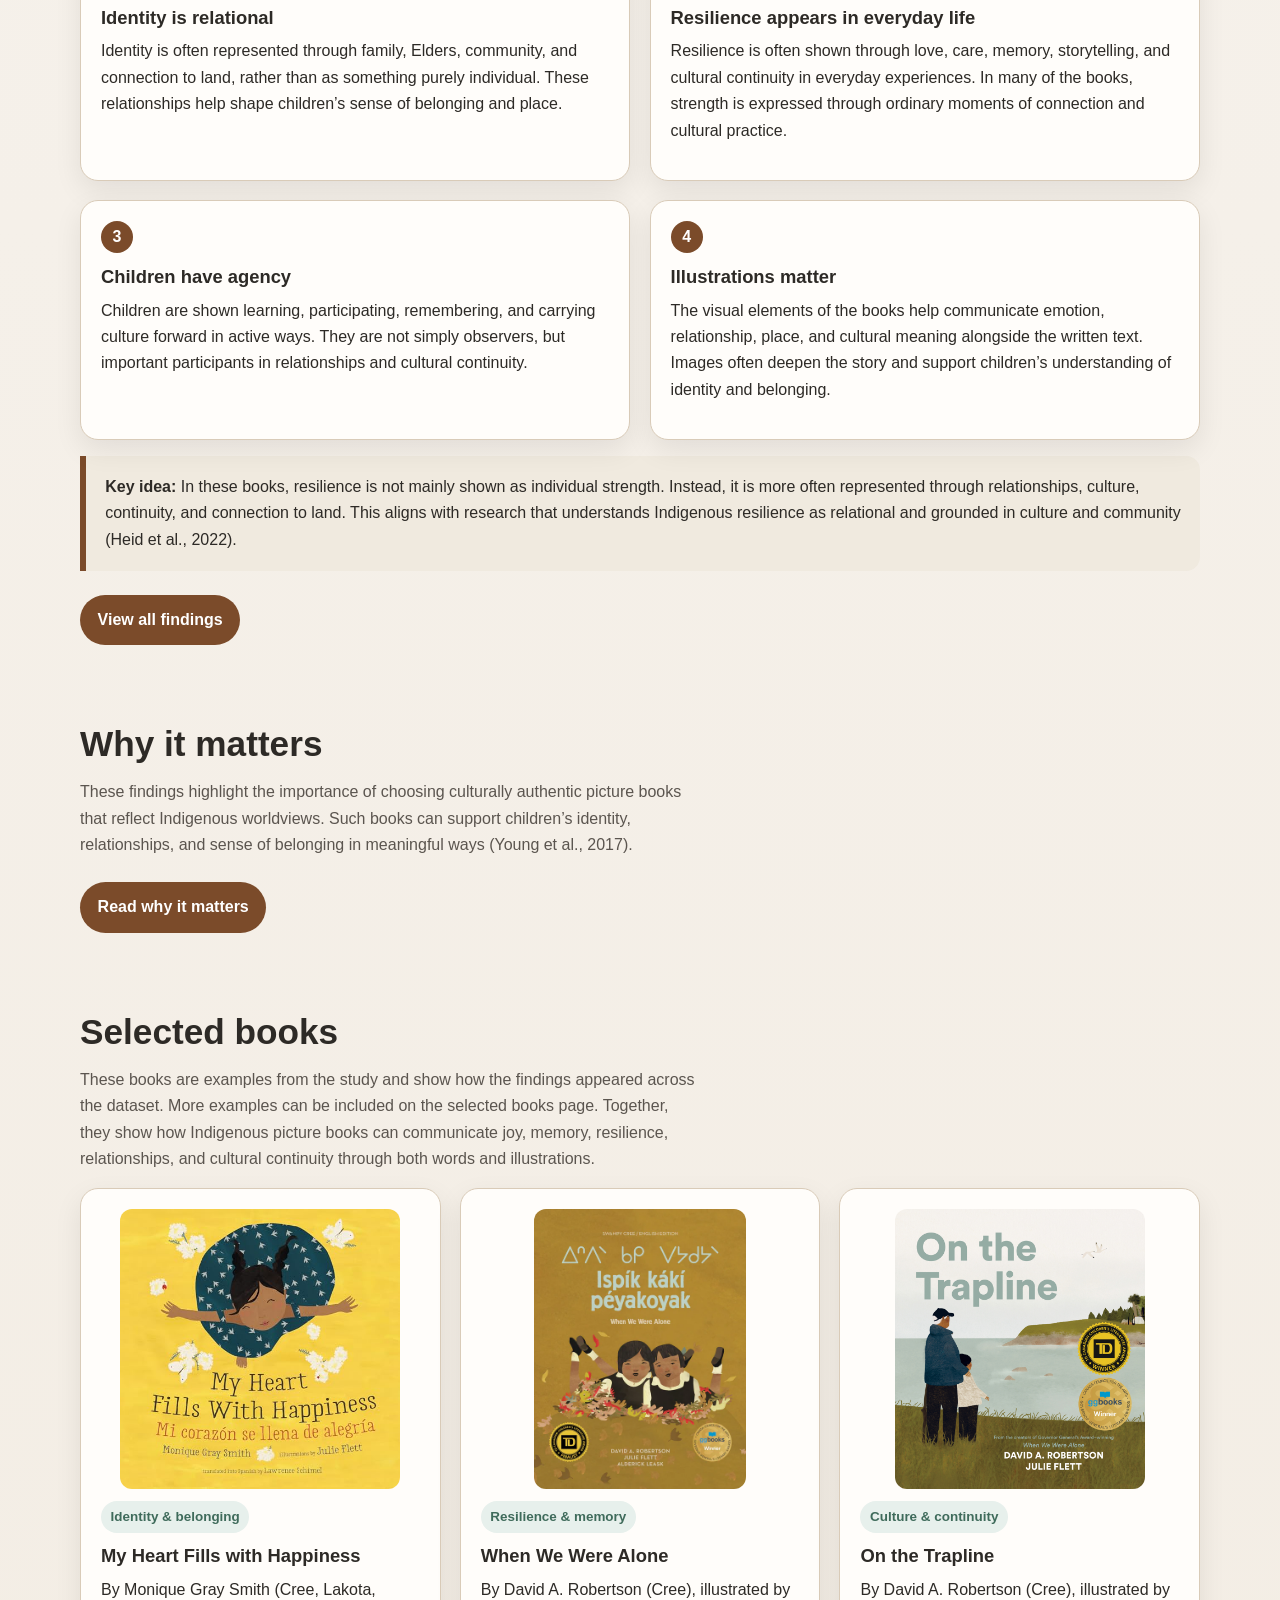
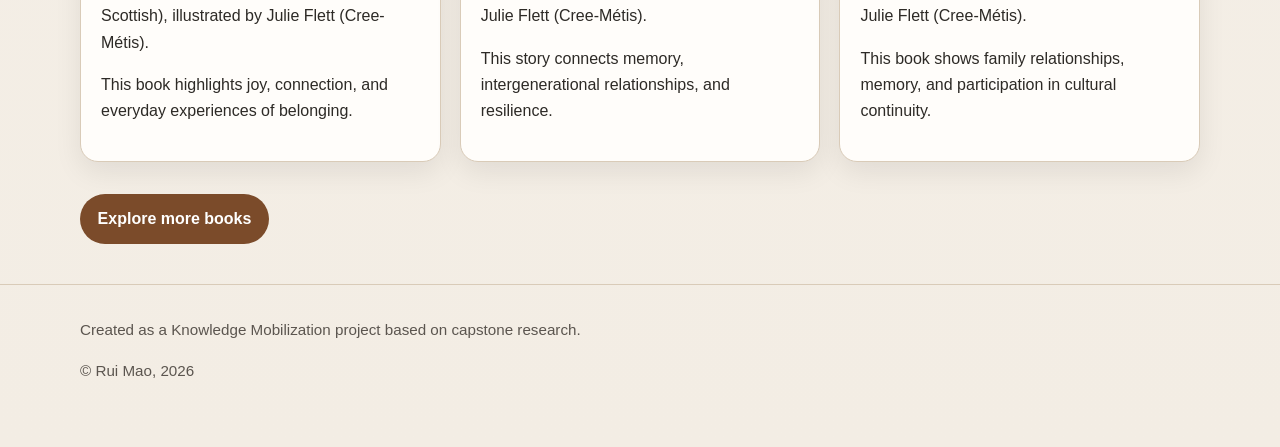
==== commit a44e4611: "Update index.html" ====
--- a/index.html
+++ b/index.html
@@ -155,31 +155,10 @@
       <div class="container">
         <h2>Why it matters</h2>
         <p class="section-intro">
-          These findings highlight the importance of selecting culturally authentic picture books that
-          reflect Indigenous worldviews. Such books can support children’s identity development, relationships, and understanding of culture in meaningful ways. 
-          They may also contribute to children’s sense of belonging and well-being (Young et al., 2017).
-        </p>
-
-        <div class="grid-2">
-          <article class="card">
-            <h3>For educators and caregivers</h3>
-            <p>
-              The study highlights the value of choosing books that reflect relational identity, cultural
-              continuity, and meaningful connections to family, community, and land. These books can
-              support more thoughtful and culturally responsive teaching.
-            </p>
-          </article>
-
-          <article class="card">
-            <h3>For children’s learning</h3>
-            <p>
-              Picture books can support belonging and well-being when they communicate culture through
-              both story and image in respectful, authentic, and engaging ways. They can help children
-              understand that resilience and identity are shaped through relationships and shared
-              experiences.
-            </p>
-          </article>
-        </div>
+             These findings highlight the importance of choosing culturally authentic picture books that reflect Indigenous worldviews. 
+             Such books can support children’s identity, relationships, and sense of belonging in meaningful ways (Young et al., 2017).
+        </p>
+        
 
         <p style="margin-top: 1rem;">
           <a class="button-link" href="implications.html">Read why it matters</a>
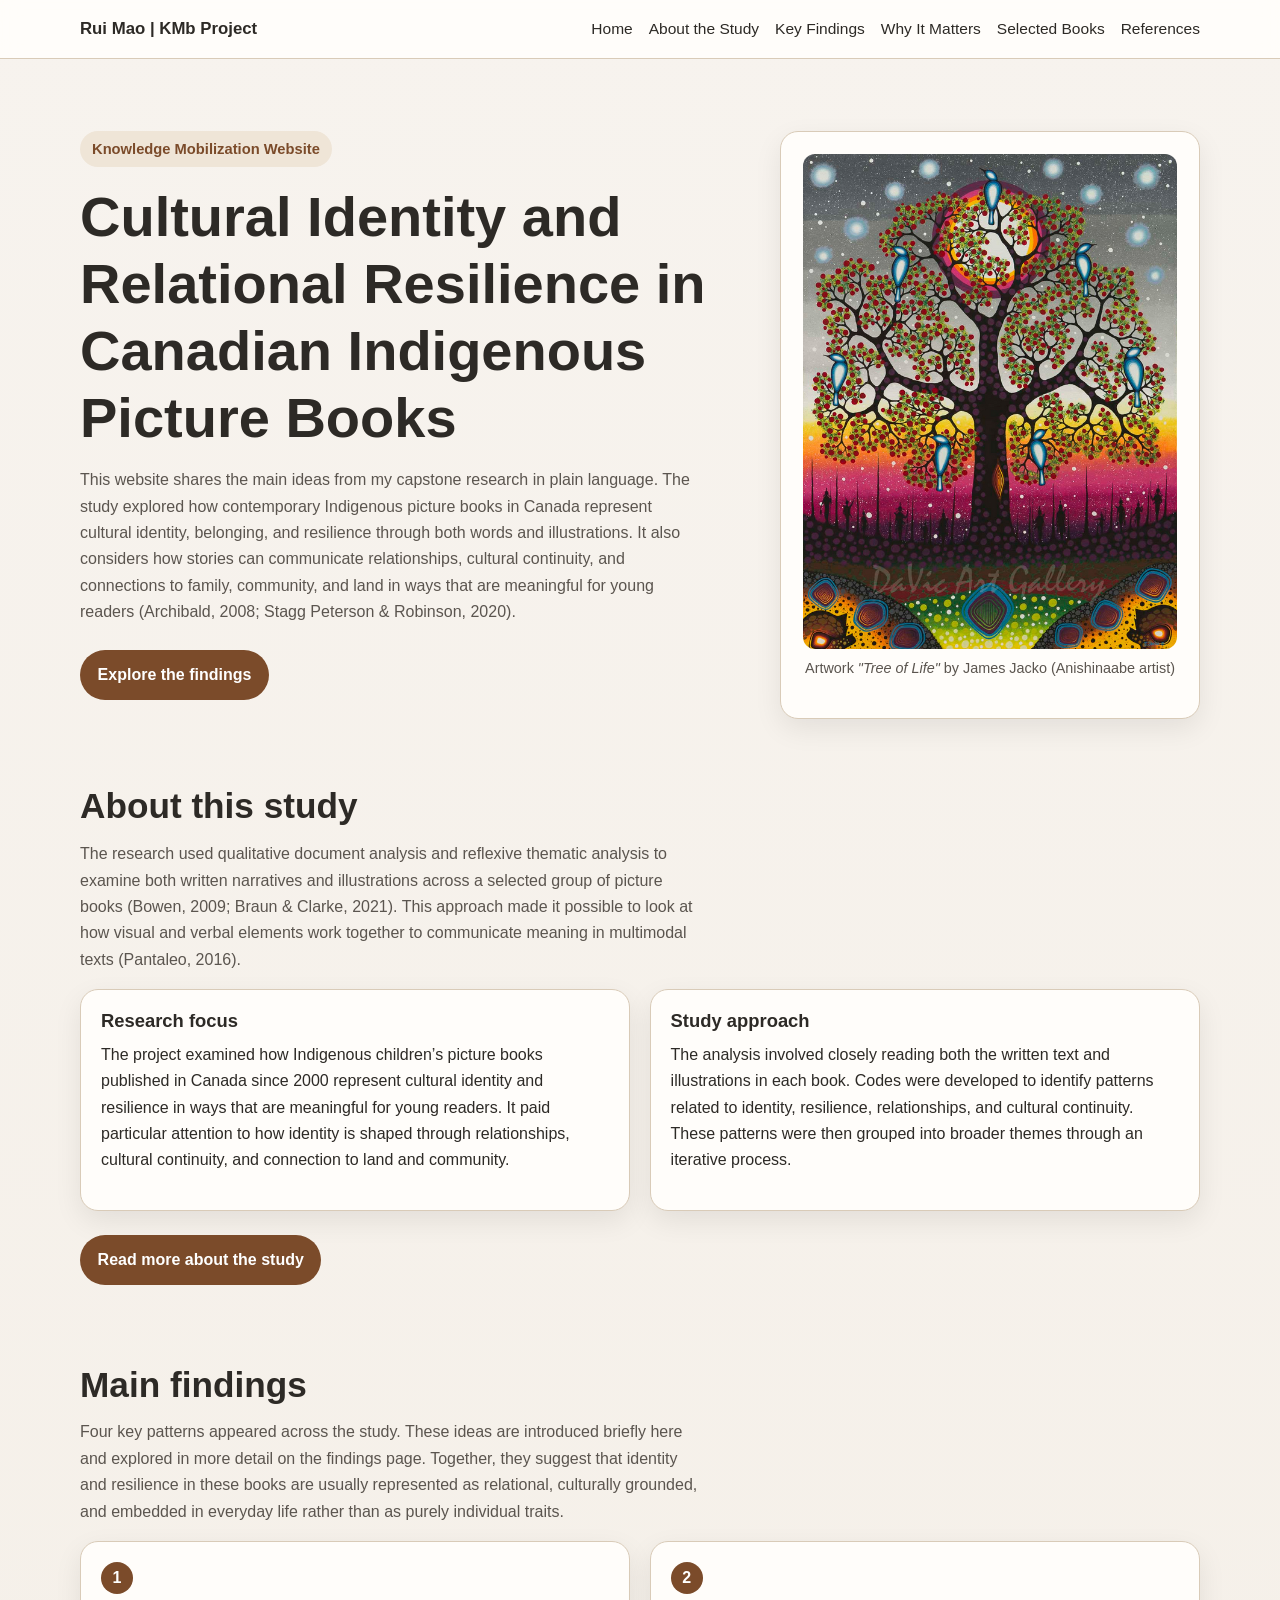
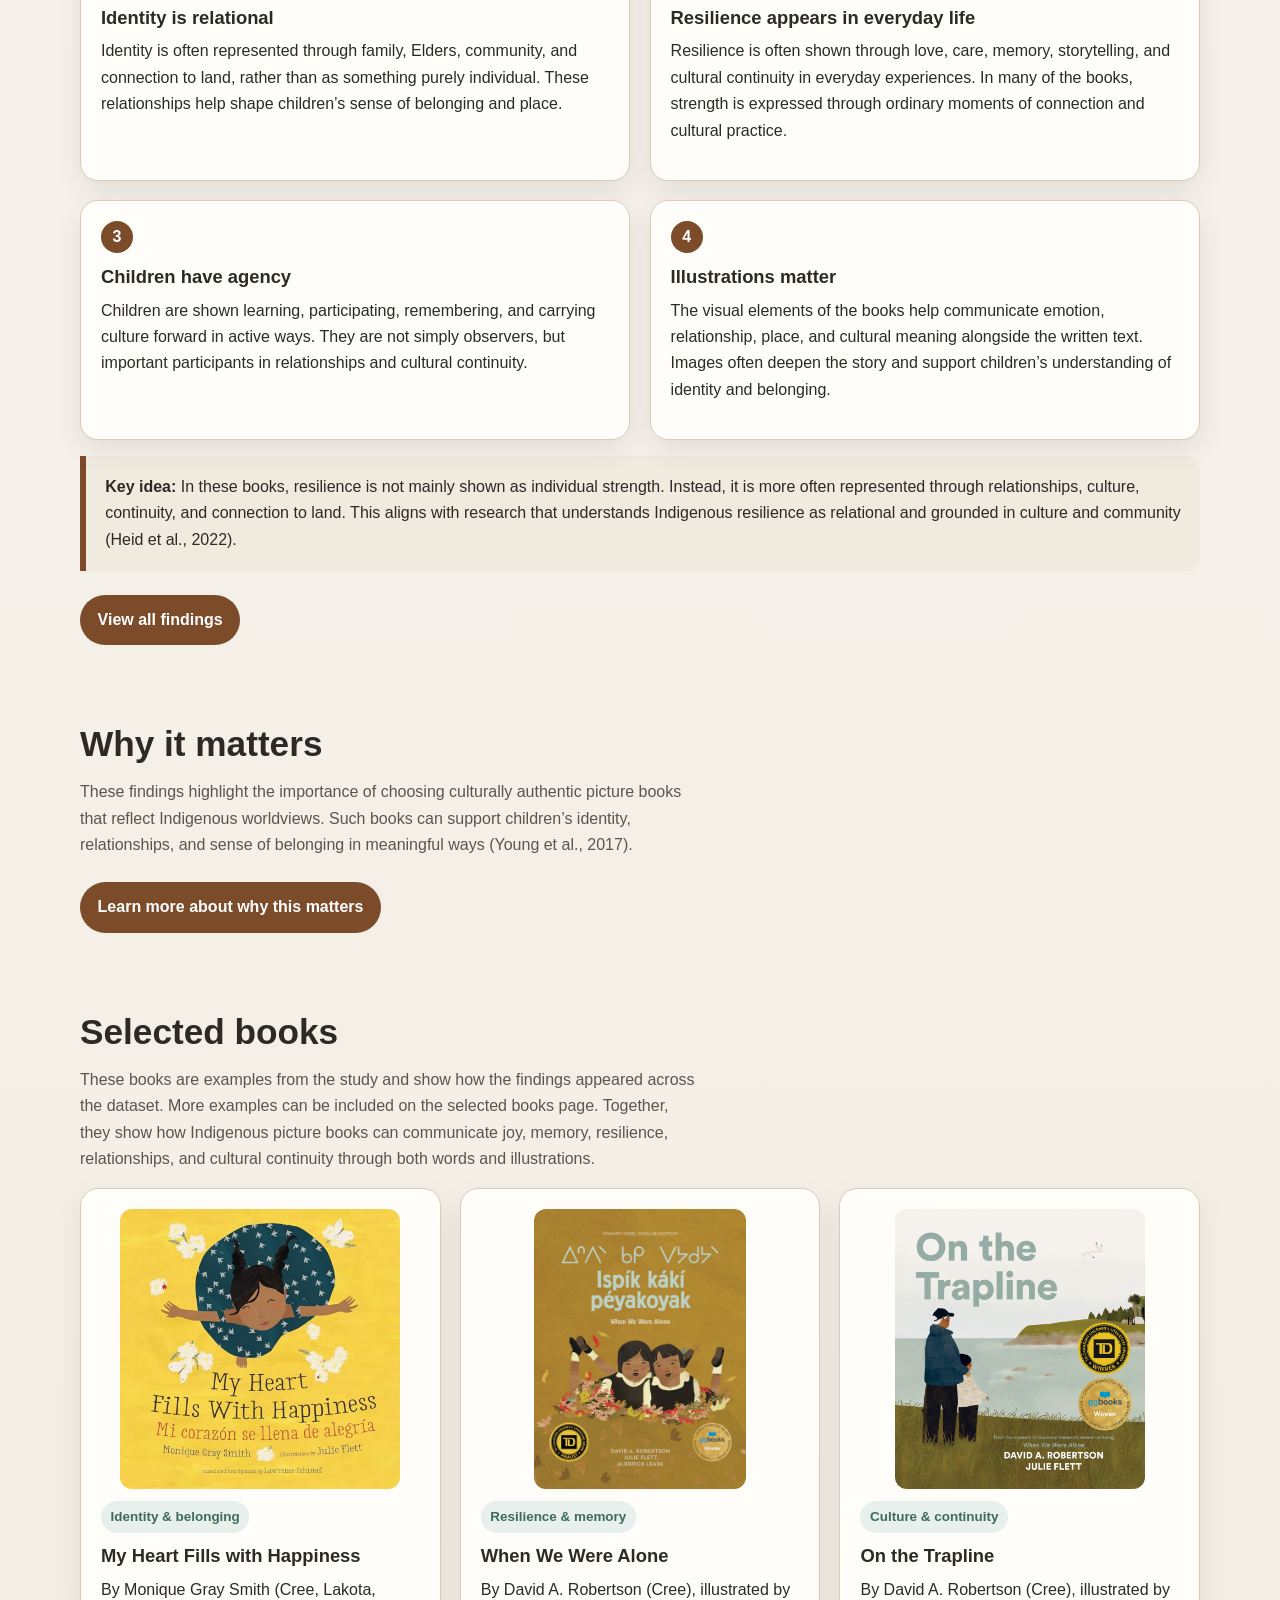
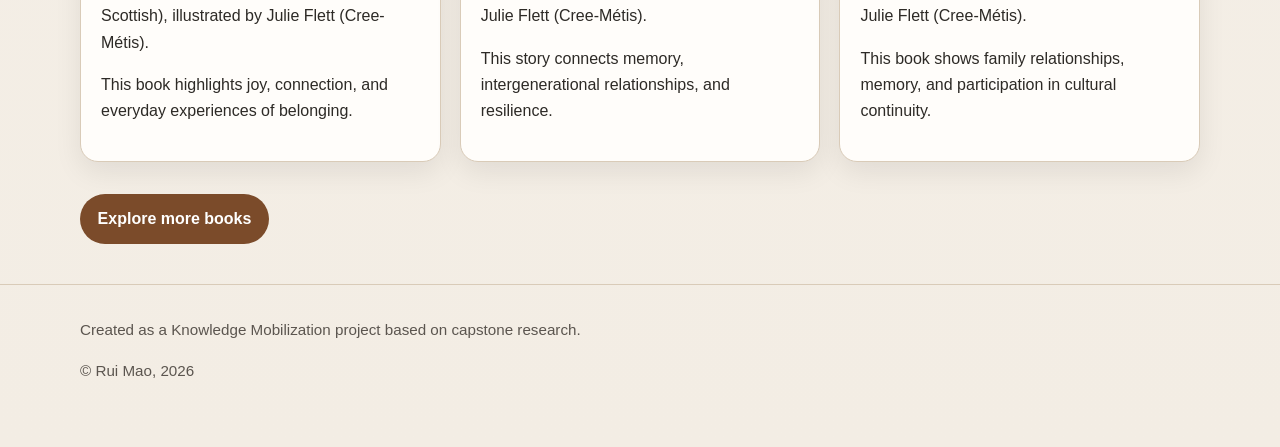
==== commit e8a3634e: "Update index.html" ====
--- a/index.html
+++ b/index.html
@@ -161,7 +161,7 @@
         
 
         <p style="margin-top: 1rem;">
-          <a class="button-link" href="implications.html">Read why it matters</a>
+          <a class="button-link" href="implications.html">Learn more about why this matters</a>
         </p>
       </div>
     </section>
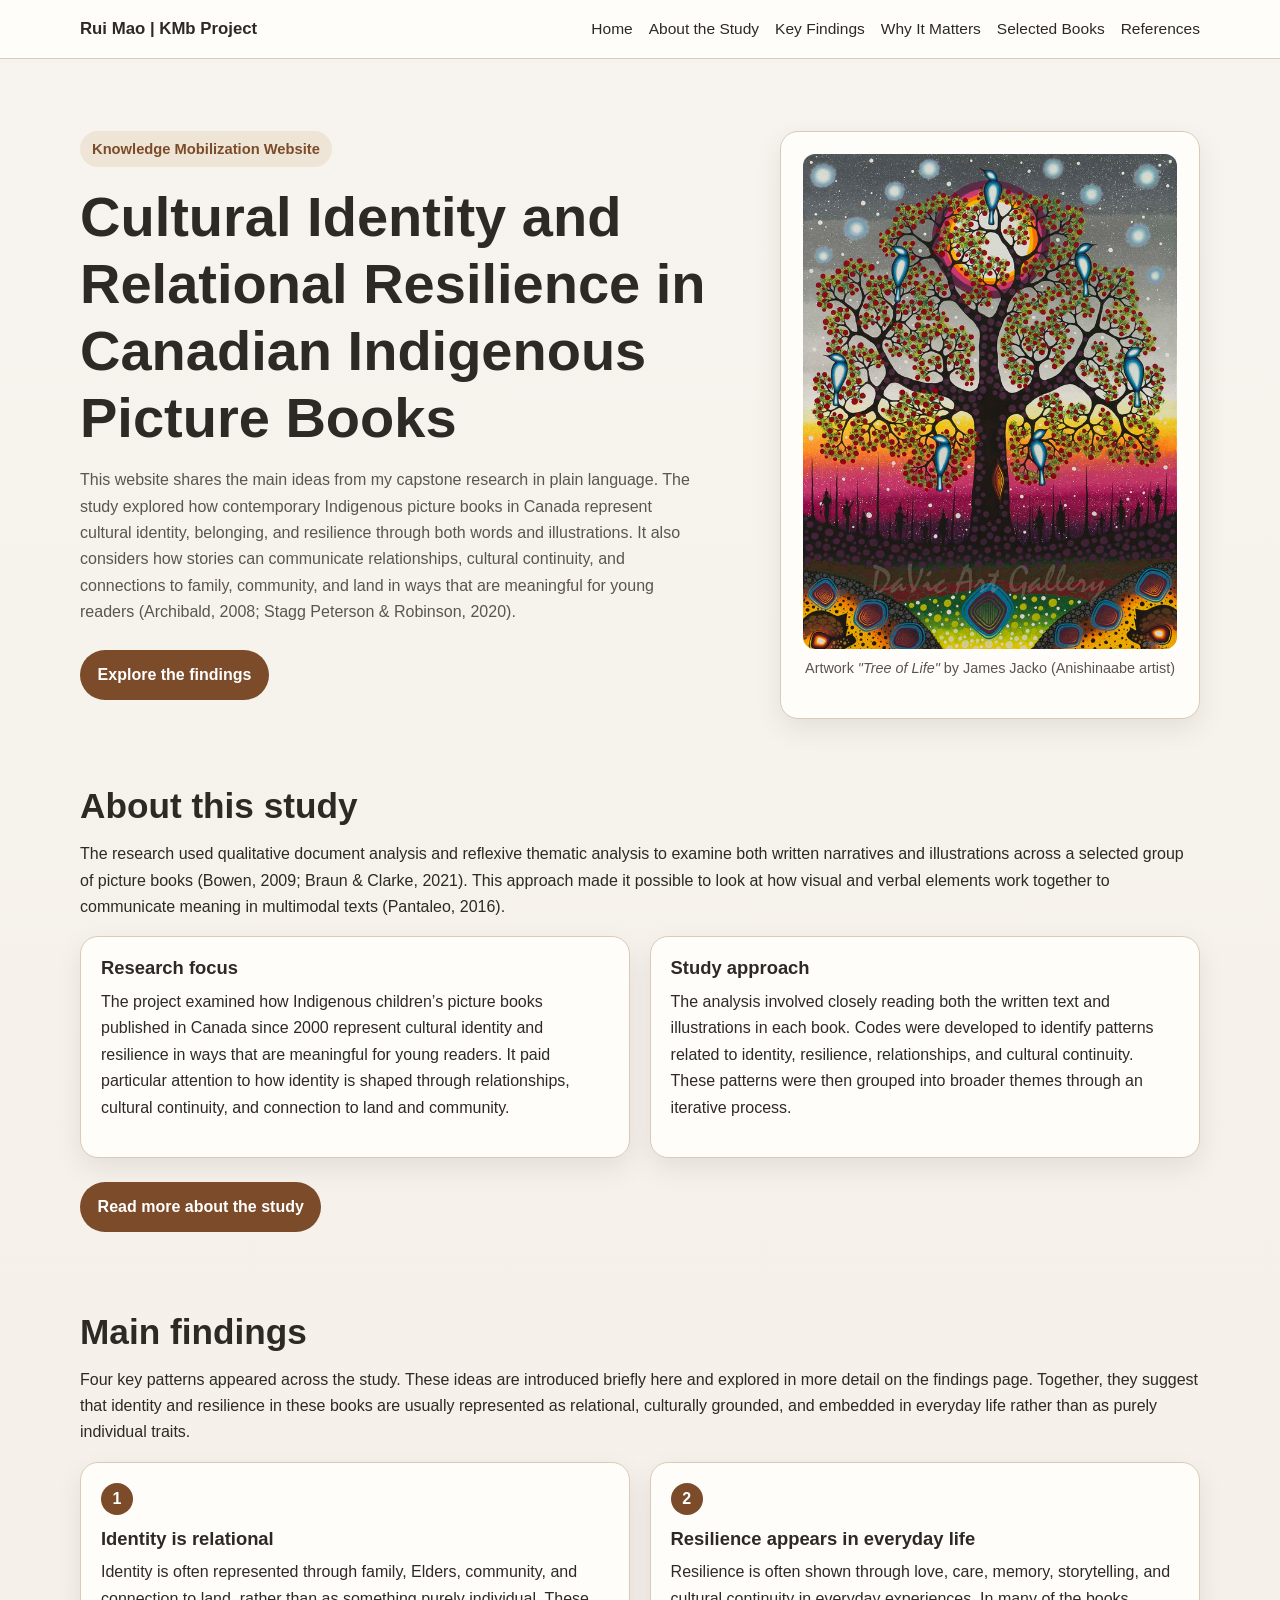
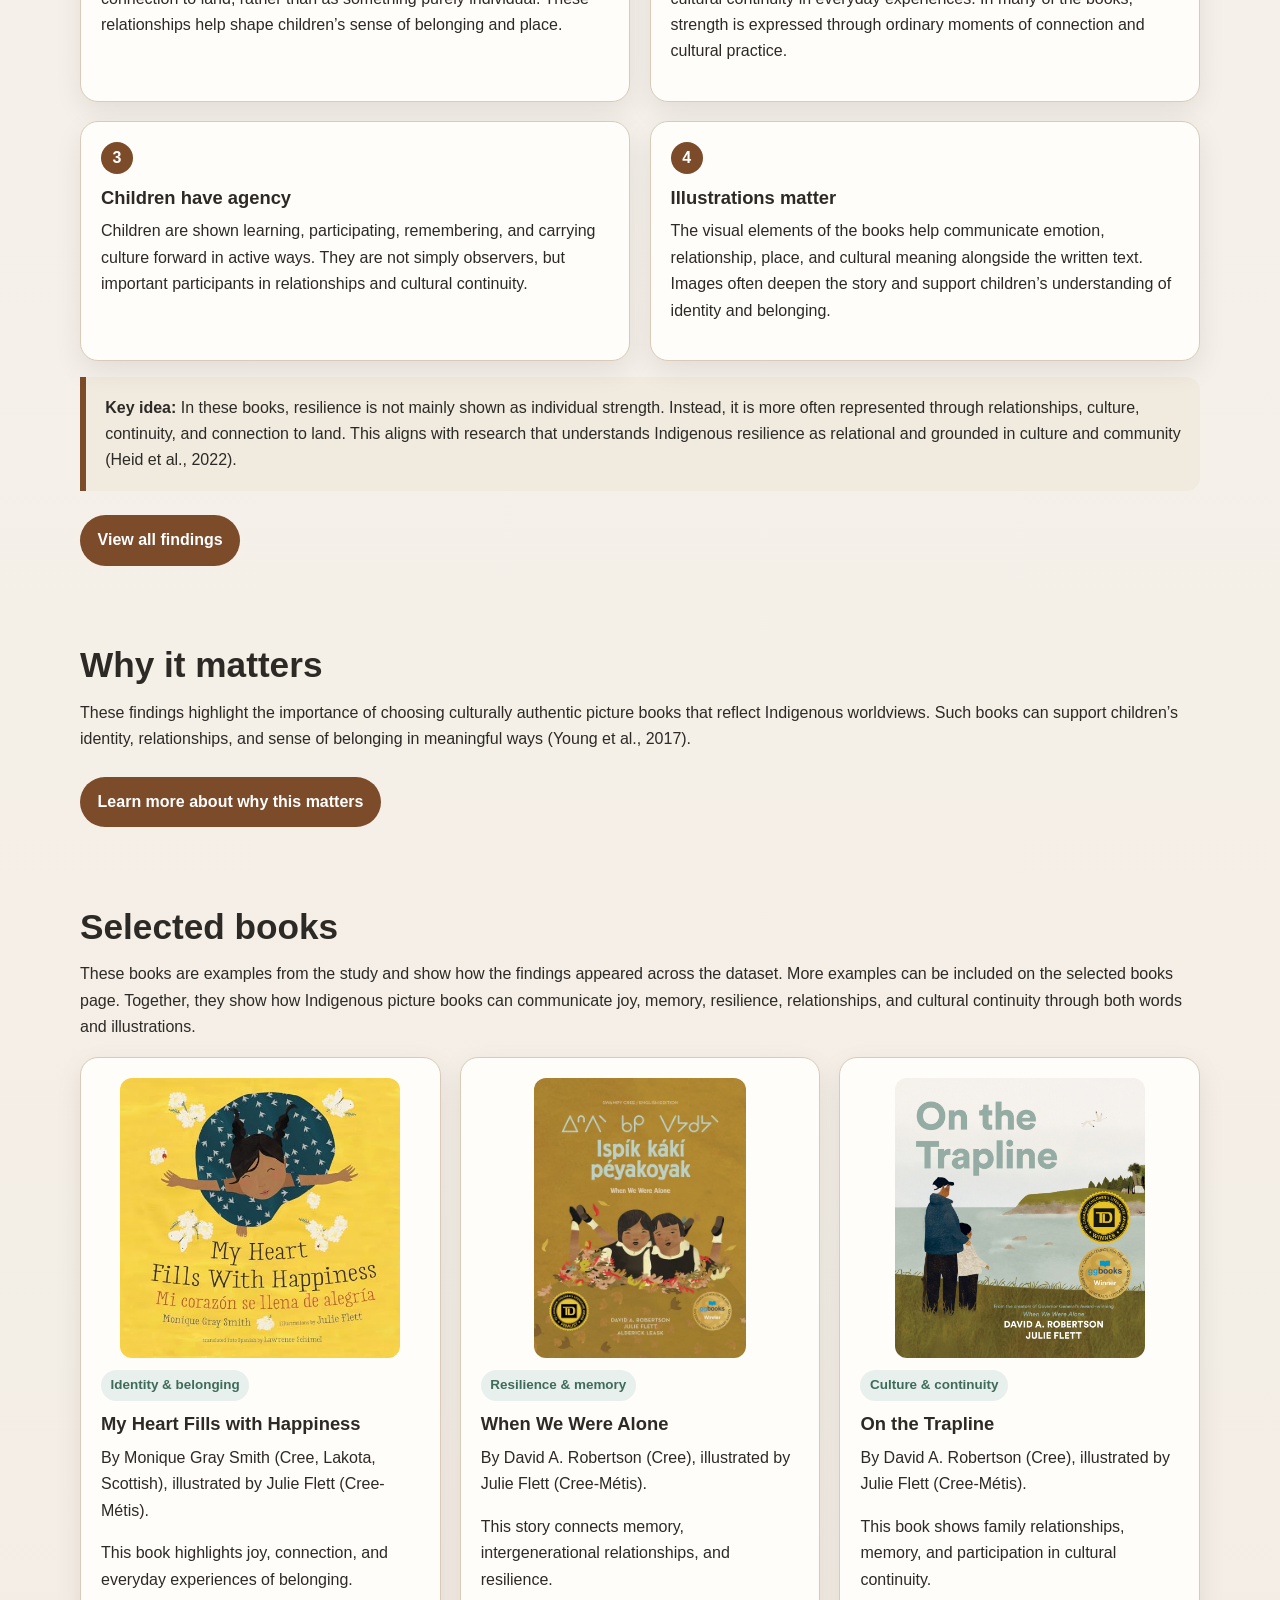
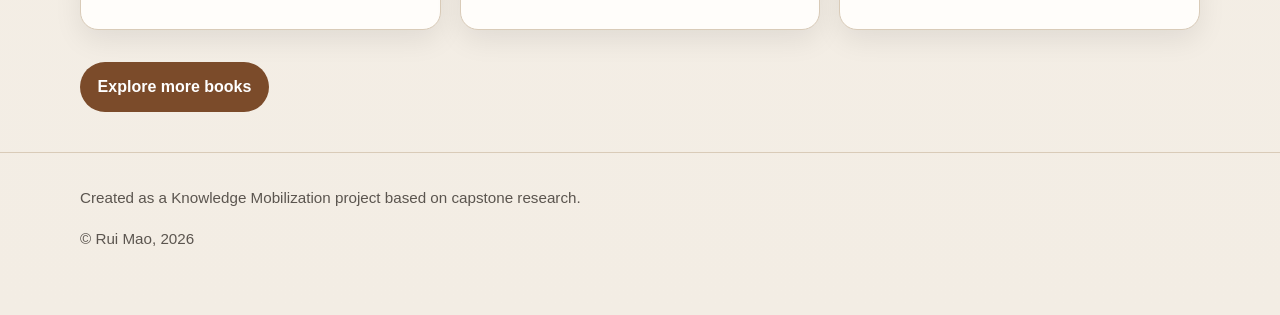
==== commit 2e2fff75: "Update index.html" ====
--- a/index.html
+++ b/index.html
@@ -54,7 +54,7 @@
     <section>
       <div class="container">
         <h2>About this study</h2>
-        <p class="section-intro">
+        <p>
           The research used qualitative document analysis and reflexive thematic analysis to examine
           both written narratives and illustrations across a selected group of picture books (Bowen, 2009; Braun & Clarke, 2021). 
           This approach made it possible to look at how visual and verbal elements work together to communicate meaning in multimodal texts (Pantaleo, 2016).
@@ -90,7 +90,7 @@
     <section>
       <div class="container">
         <h2>Main findings</h2>
-        <p class="section-intro">
+        <p>
           Four key patterns appeared across the study. These ideas are introduced briefly here and
           explored in more detail on the findings page. Together, they suggest that identity and
           resilience in these books are usually represented as relational, culturally grounded, and
@@ -154,7 +154,7 @@
     <section>
       <div class="container">
         <h2>Why it matters</h2>
-        <p class="section-intro">
+        <p>
              These findings highlight the importance of choosing culturally authentic picture books that reflect Indigenous worldviews. 
              Such books can support children’s identity, relationships, and sense of belonging in meaningful ways (Young et al., 2017).
         </p>
@@ -169,7 +169,7 @@
     <section>
       <div class="container">
         <h2>Selected books</h2>
-        <p class="section-intro">
+        <p>
           These books are examples from the study and show how the findings appeared across the dataset.
           More examples can be included on the selected books page. Together, they show how Indigenous
           picture books can communicate joy, memory, resilience, relationships, and cultural continuity
